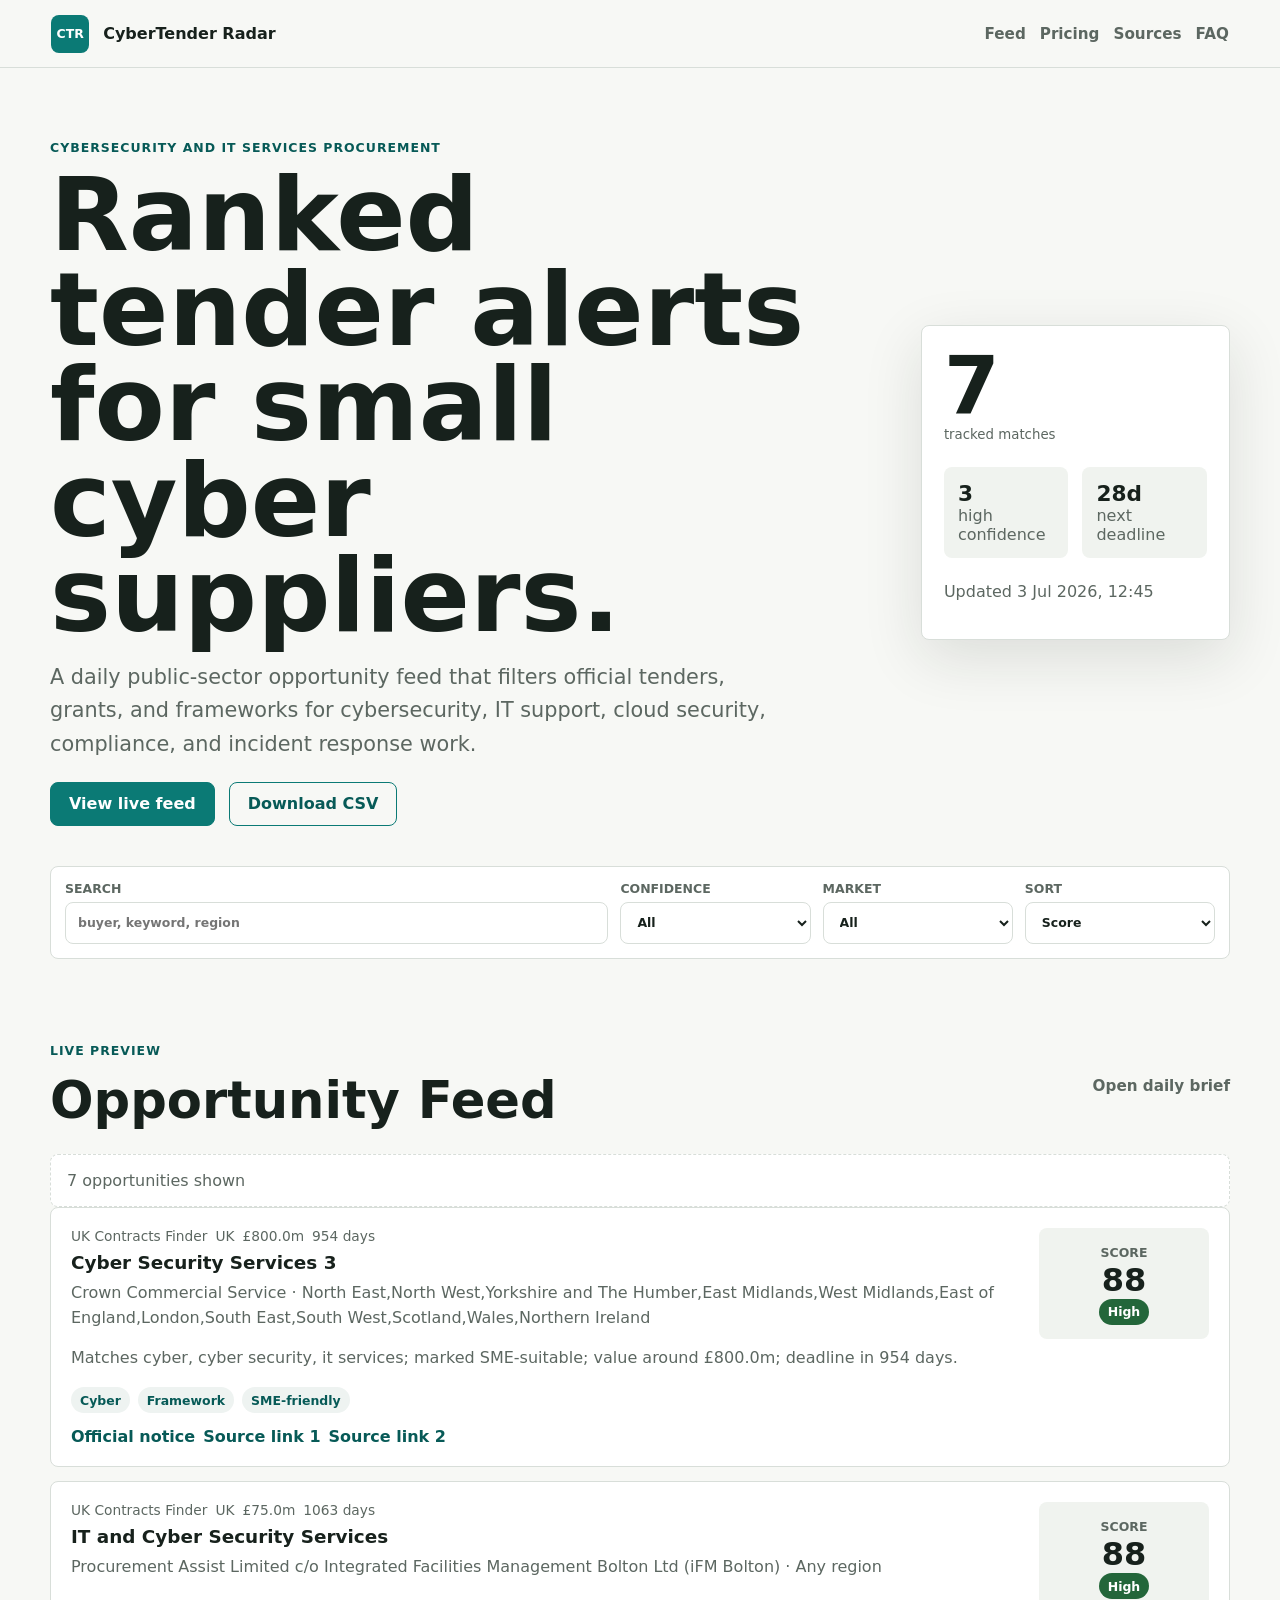
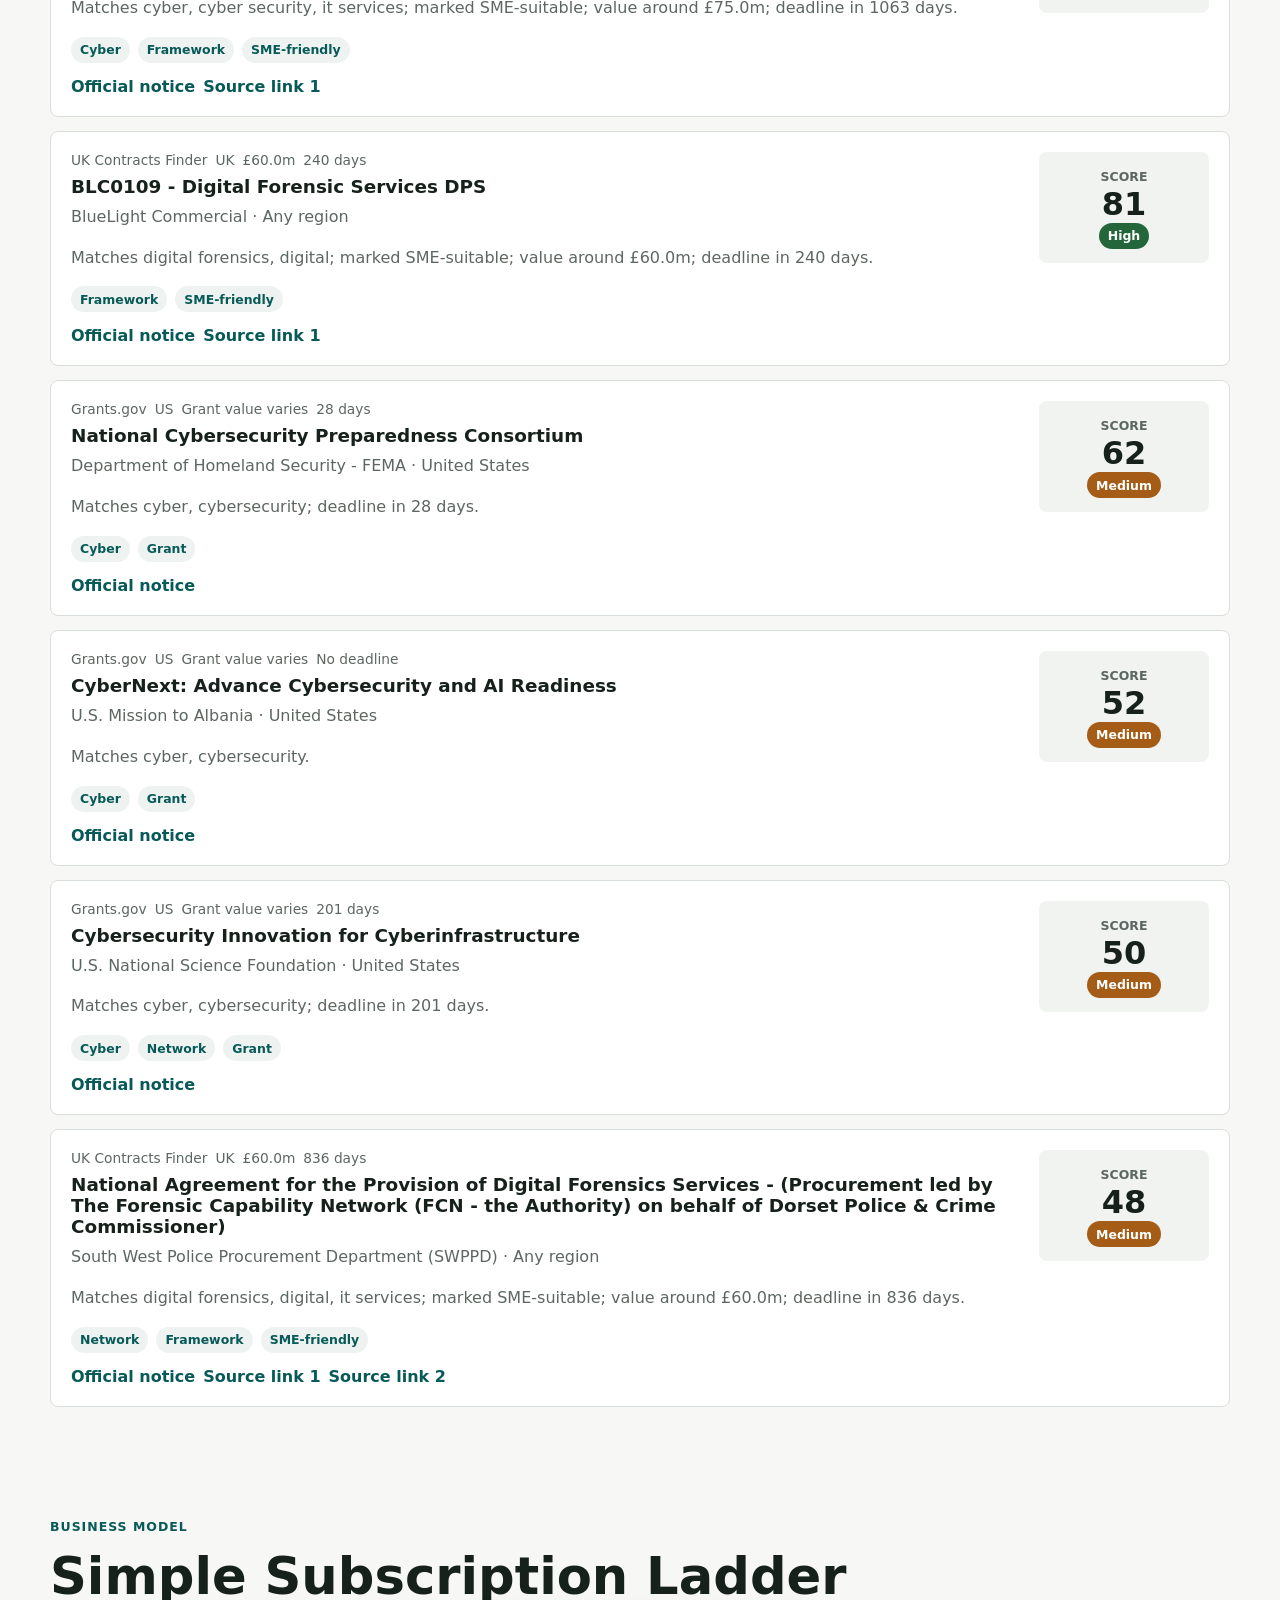
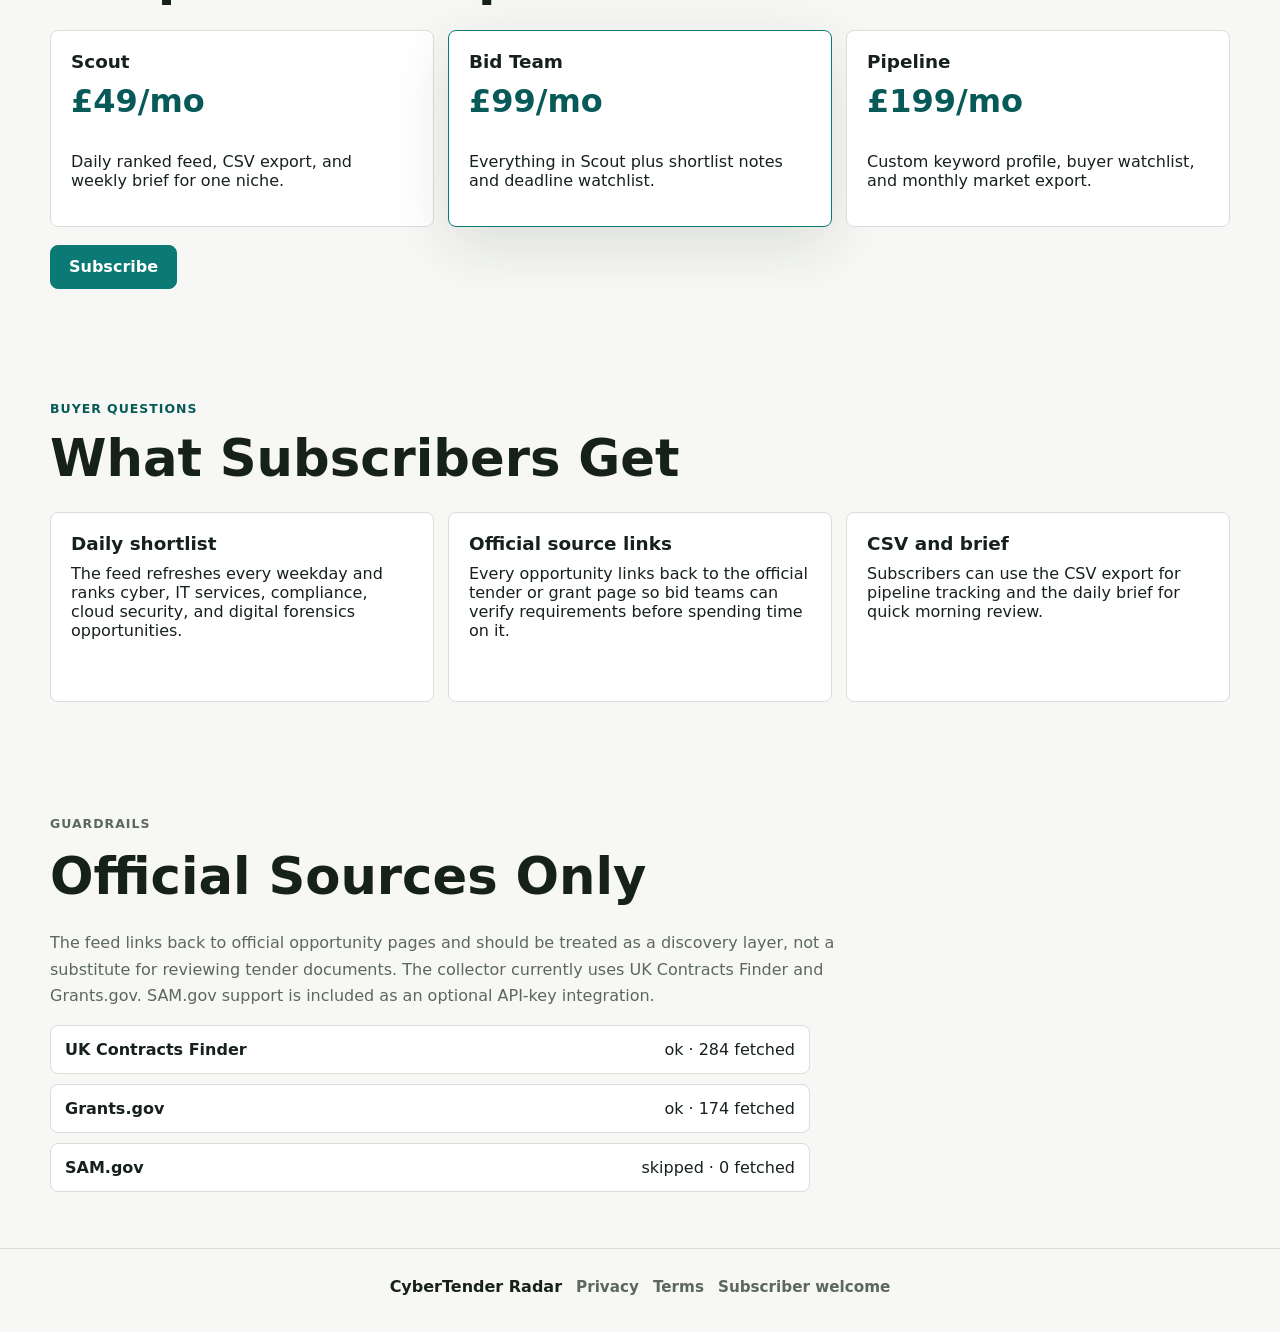
==== docs/index.html @ 5be20659 "Launch CyberTender Radar" ====
<!doctype html>
<html lang="en">
  <head>
    <meta charset="utf-8">
    <meta name="viewport" content="width=device-width, initial-scale=1">
    <title>CyberTender Radar</title>
    <meta
      name="description"
      content="Daily ranked cybersecurity and IT services tenders for small suppliers."
    >
    <link rel="stylesheet" href="styles.css">
  </head>
  <body>
    <header class="topbar">
      <a class="brand" href="#top" aria-label="CyberTender Radar home">
        <span class="brand-mark">CTR</span>
        <span>CyberTender Radar</span>
      </a>
      <nav aria-label="Primary navigation">
        <a href="#feed">Feed</a>
        <a href="#pricing">Pricing</a>
        <a href="#source">Sources</a>
        <a href="#faq">FAQ</a>
      </nav>
    </header>

    <main id="top">
      <section class="hero">
        <div class="hero-copy">
          <p class="eyebrow">Cybersecurity and IT services procurement</p>
          <h1>Ranked tender alerts for small cyber suppliers.</h1>
          <p class="lede">
            A daily public-sector opportunity feed that filters official tenders,
            grants, and frameworks for cybersecurity, IT support, cloud security,
            compliance, and incident response work.
          </p>
          <div class="hero-actions">
            <a class="button primary" href="#feed">View live feed</a>
            <a class="button secondary" href="data/opportunities.csv">Download CSV</a>
          </div>
        </div>
        <aside class="hero-panel" aria-label="Current feed summary">
          <div class="metric">
            <span id="totalCount">--</span>
            <small>tracked matches</small>
          </div>
          <div class="metric-row">
            <div>
              <strong id="highCount">--</strong>
              <span>high confidence</span>
            </div>
            <div>
              <strong id="nextDeadline">--</strong>
              <span>next deadline</span>
            </div>
          </div>
          <p id="generatedAt">Loading latest feed...</p>
        </aside>
      </section>

      <section class="toolbar" aria-label="Opportunity controls">
        <label class="search-field">
          <span>Search</span>
          <input id="searchInput" type="search" placeholder="buyer, keyword, region">
        </label>
        <label>
          <span>Confidence</span>
          <select id="confidenceFilter">
            <option value="all">All</option>
            <option value="High">High</option>
            <option value="Medium">Medium</option>
          </select>
        </label>
        <label>
          <span>Market</span>
          <select id="marketFilter">
            <option value="all">All</option>
          </select>
        </label>
        <label>
          <span>Sort</span>
          <select id="sortSelect">
            <option value="score">Score</option>
            <option value="deadline">Deadline</option>
            <option value="value">Value</option>
          </select>
        </label>
      </section>

      <section id="feed" class="feed-section">
        <div class="section-heading">
          <div>
            <p class="eyebrow">Live preview</p>
            <h2>Opportunity Feed</h2>
          </div>
          <a class="text-link" href="data/latest_brief.md">Open daily brief</a>
        </div>
        <div id="feedStatus" class="status">Loading opportunities...</div>
        <div id="opportunityList" class="opportunity-list" aria-live="polite"></div>
      </section>

      <section id="pricing" class="pricing-section">
        <div class="section-heading">
          <div>
            <p class="eyebrow">Business model</p>
            <h2>Simple Subscription Ladder</h2>
          </div>
        </div>
        <div class="pricing-grid">
          <article class="price-card">
            <h3>Scout</h3>
            <p class="price">&pound;49/mo</p>
            <p>Daily ranked feed, CSV export, and weekly brief for one niche.</p>
          </article>
          <article class="price-card featured">
            <h3>Bid Team</h3>
            <p class="price">&pound;99/mo</p>
            <p>Everything in Scout plus shortlist notes and deadline watchlist.</p>
          </article>
          <article class="price-card">
            <h3>Pipeline</h3>
            <p class="price">&pound;199/mo</p>
            <p>Custom keyword profile, buyer watchlist, and monthly market export.</p>
          </article>
        </div>
        <a
          class="button primary"
          href="https://cybertender.gumroad.com/l/msidq"
          target="_blank"
          rel="noreferrer"
        >Subscribe</a>
      </section>

      <section id="faq" class="faq-section">
        <div class="section-heading">
          <div>
            <p class="eyebrow">Buyer questions</p>
            <h2>What Subscribers Get</h2>
          </div>
        </div>
        <div class="faq-grid">
          <article>
            <h3>Daily shortlist</h3>
            <p>
              The feed refreshes every weekday and ranks cyber, IT services,
              compliance, cloud security, and digital forensics opportunities.
            </p>
          </article>
          <article>
            <h3>Official source links</h3>
            <p>
              Every opportunity links back to the official tender or grant page
              so bid teams can verify requirements before spending time on it.
            </p>
          </article>
          <article>
            <h3>CSV and brief</h3>
            <p>
              Subscribers can use the CSV export for pipeline tracking and the
              daily brief for quick morning review.
            </p>
          </article>
        </div>
      </section>

      <section id="source" class="source-section">
        <div class="section-heading">
          <div>
            <p class="eyebrow">Guardrails</p>
            <h2>Official Sources Only</h2>
          </div>
        </div>
        <p>
          The feed links back to official opportunity pages and should be treated
          as a discovery layer, not a substitute for reviewing tender documents.
          The collector currently uses UK Contracts Finder and Grants.gov. SAM.gov
          support is included as an optional API-key integration.
        </p>
        <div id="sourceList" class="source-list"></div>
      </section>
    </main>

    <footer class="footer">
      <span>CyberTender Radar</span>
      <a href="privacy.html">Privacy</a>
      <a href="terms.html">Terms</a>
      <a href="thanks.html">Subscriber welcome</a>
    </footer>

    <script src="app.js" defer></script>
  </body>
</html>
---- docs/styles.css ----
:root {
  --ink: #17211c;
  --muted: #5c6761;
  --line: #d8ded9;
  --paper: #f7f8f5;
  --panel: #ffffff;
  --accent: #0b7a75;
  --accent-dark: #075a57;
  --warn: #a45c16;
  --good: #23663a;
  --shadow: 0 18px 60px rgba(23, 33, 28, 0.12);
  color-scheme: light;
  font-family:
    Inter, ui-sans-serif, system-ui, -apple-system, BlinkMacSystemFont, "Segoe UI",
    sans-serif;
}

* {
  box-sizing: border-box;
}

html {
  scroll-behavior: smooth;
}

body {
  margin: 0;
  background: var(--paper);
  color: var(--ink);
}

a {
  color: inherit;
}

.topbar {
  position: sticky;
  top: 0;
  z-index: 10;
  display: flex;
  align-items: center;
  justify-content: space-between;
  gap: 24px;
  min-height: 68px;
  padding: 14px clamp(18px, 4vw, 54px);
  background: rgba(247, 248, 245, 0.94);
  border-bottom: 1px solid var(--line);
  backdrop-filter: blur(14px);
}

.brand,
nav {
  display: flex;
  align-items: center;
  gap: 14px;
}

.brand {
  font-weight: 800;
  text-decoration: none;
}

.brand-mark {
  display: grid;
  width: 38px;
  height: 38px;
  place-items: center;
  color: #ffffff;
  background: var(--accent);
  border-radius: 8px;
  font-size: 0.78rem;
  letter-spacing: 0;
}

nav a,
.text-link,
.footer a {
  color: var(--muted);
  font-size: 0.95rem;
  font-weight: 650;
  text-decoration: none;
}

nav a:hover,
.text-link:hover,
.footer a:hover {
  color: var(--accent-dark);
}

main {
  width: min(1180px, calc(100% - 32px));
  margin: 0 auto;
}

.plain-page {
  max-width: 820px;
  padding: clamp(44px, 8vw, 86px) 0;
}

.plain-page h1 {
  margin-bottom: 20px;
  font-size: clamp(2.8rem, 7vw, 5rem);
  line-height: 0.98;
}

.plain-page p {
  color: var(--muted);
  font-size: 1.08rem;
  line-height: 1.7;
}

.hero {
  display: grid;
  grid-template-columns: minmax(0, 1.45fr) minmax(280px, 0.55fr);
  gap: clamp(24px, 5vw, 56px);
  align-items: center;
  min-height: auto;
  padding: clamp(34px, 6vw, 72px) 0 clamp(24px, 4vw, 40px);
}

.hero-copy {
  max-width: 780px;
}

.eyebrow {
  margin: 0 0 12px;
  color: var(--accent-dark);
  font-size: 0.78rem;
  font-weight: 800;
  letter-spacing: 0.08em;
  text-transform: uppercase;
}

h1,
h2,
h3,
p {
  margin-top: 0;
}

h1 {
  max-width: 760px;
  margin-bottom: 18px;
  font-size: clamp(3rem, 8vw, 6.9rem);
  line-height: 0.93;
  letter-spacing: 0;
}

h2 {
  margin-bottom: 0;
  font-size: clamp(2rem, 4vw, 3.35rem);
  letter-spacing: 0;
}

h3 {
  margin-bottom: 10px;
  font-size: 1.15rem;
}

.lede {
  max-width: 720px;
  color: var(--muted);
  font-size: clamp(1.05rem, 2vw, 1.3rem);
  line-height: 1.6;
}

.hero-actions,
.metric-row,
.section-heading {
  display: flex;
  gap: 14px;
  align-items: center;
  flex-wrap: wrap;
}

.button {
  display: inline-flex;
  align-items: center;
  justify-content: center;
  min-height: 44px;
  padding: 0 18px;
  border: 1px solid var(--accent);
  border-radius: 8px;
  font-weight: 780;
  text-decoration: none;
}

.button.primary {
  color: #ffffff;
  background: var(--accent);
}

.button.secondary {
  color: var(--accent-dark);
  background: transparent;
}

.button:hover {
  transform: translateY(-1px);
}

.hero-panel {
  padding: 22px;
  background: var(--panel);
  border: 1px solid var(--line);
  border-radius: 8px;
  box-shadow: var(--shadow);
}

.metric span {
  display: block;
  font-size: clamp(3rem, 9vw, 5rem);
  font-weight: 850;
  line-height: 0.95;
}

.metric small,
.metric-row span,
.hero-panel p {
  color: var(--muted);
}

.metric-row {
  margin: 24px 0;
}

.metric-row > div {
  flex: 1;
  min-width: 120px;
  padding: 14px;
  background: #f0f3ef;
  border-radius: 8px;
}

.metric-row strong {
  display: block;
  font-size: 1.35rem;
}

.toolbar {
  display: grid;
  grid-template-columns: minmax(220px, 1fr) repeat(3, minmax(145px, 0.35fr));
  gap: 12px;
  margin: 0 0 28px;
  padding: 14px;
  background: var(--panel);
  border: 1px solid var(--line);
  border-radius: 8px;
}

label {
  display: grid;
  gap: 6px;
  color: var(--muted);
  font-size: 0.78rem;
  font-weight: 800;
  text-transform: uppercase;
}

input,
select {
  width: 100%;
  min-height: 42px;
  padding: 0 12px;
  color: var(--ink);
  background: #ffffff;
  border: 1px solid var(--line);
  border-radius: 8px;
  font: inherit;
}

.feed-section,
.pricing-section,
.source-section,
.faq-section {
  padding: 56px 0;
}

.section-heading {
  justify-content: space-between;
  margin-bottom: 24px;
}

.status {
  padding: 16px;
  color: var(--muted);
  background: var(--panel);
  border: 1px dashed var(--line);
  border-radius: 8px;
}

.opportunity-list {
  display: grid;
  gap: 14px;
}

.opportunity-card {
  display: grid;
  grid-template-columns: minmax(0, 1fr) 170px;
  gap: 18px;
  padding: 20px;
  background: var(--panel);
  border: 1px solid var(--line);
  border-radius: 8px;
}

.card-meta,
.tags,
.card-actions {
  display: flex;
  flex-wrap: wrap;
  gap: 8px;
  align-items: center;
}

.card-meta {
  margin-bottom: 8px;
  color: var(--muted);
  font-size: 0.86rem;
}

.opportunity-card h3 {
  margin-bottom: 8px;
}

.opportunity-card p {
  color: var(--muted);
  line-height: 1.55;
}

.tag,
.confidence {
  display: inline-flex;
  align-items: center;
  min-height: 26px;
  padding: 0 9px;
  background: #eef3f1;
  border-radius: 999px;
  color: var(--accent-dark);
  font-size: 0.78rem;
  font-weight: 780;
}

.confidence.high {
  color: #ffffff;
  background: var(--good);
}

.confidence.medium {
  color: #ffffff;
  background: var(--warn);
}

.score-box {
  align-self: start;
  padding: 14px;
  text-align: center;
  background: #f0f3ef;
  border-radius: 8px;
}

.score-box strong {
  display: block;
  font-size: 2rem;
}

.score-box span {
  color: var(--muted);
  font-size: 0.78rem;
  font-weight: 800;
  text-transform: uppercase;
}

.card-actions {
  margin-top: 14px;
}

.card-actions a {
  color: var(--accent-dark);
  font-weight: 800;
  text-decoration: none;
}

.pricing-grid {
  display: grid;
  grid-template-columns: repeat(3, minmax(0, 1fr));
  gap: 14px;
  margin-bottom: 18px;
}

.price-card,
.faq-grid article {
  min-height: 190px;
  padding: 20px;
  background: var(--panel);
  border: 1px solid var(--line);
  border-radius: 8px;
}

.price-card.featured {
  border-color: var(--accent);
  box-shadow: var(--shadow);
}

.price {
  color: var(--accent-dark);
  font-size: 2rem;
  font-weight: 850;
}

.faq-grid {
  display: grid;
  grid-template-columns: repeat(3, minmax(0, 1fr));
  gap: 14px;
}

.source-section p {
  max-width: 820px;
  color: var(--muted);
  line-height: 1.65;
}

.source-list {
  display: grid;
  gap: 10px;
  max-width: 760px;
}

.source-item {
  display: flex;
  justify-content: space-between;
  gap: 14px;
  padding: 14px;
  background: var(--panel);
  border: 1px solid var(--line);
  border-radius: 8px;
}

.footer {
  display: flex;
  flex-wrap: wrap;
  gap: 14px;
  align-items: center;
  justify-content: center;
  padding: 28px 18px 36px;
  color: var(--muted);
  border-top: 1px solid var(--line);
}

.footer span {
  color: var(--ink);
  font-weight: 850;
}

@media (max-width: 820px) {
  .topbar {
    align-items: flex-start;
    flex-direction: column;
  }

  nav {
    width: 100%;
    justify-content: space-between;
  }

  .hero,
  .toolbar,
  .opportunity-card,
  .pricing-grid,
  .faq-grid {
    grid-template-columns: 1fr;
  }

  .hero {
    min-height: auto;
  }

  .score-box {
    text-align: left;
  }
}

@media (max-width: 520px) {
  main {
    width: min(100% - 22px, 1180px);
  }

  .hero-actions .button {
    width: 100%;
  }

  h1 {
    font-size: clamp(2.65rem, 16vw, 4.5rem);
  }
}
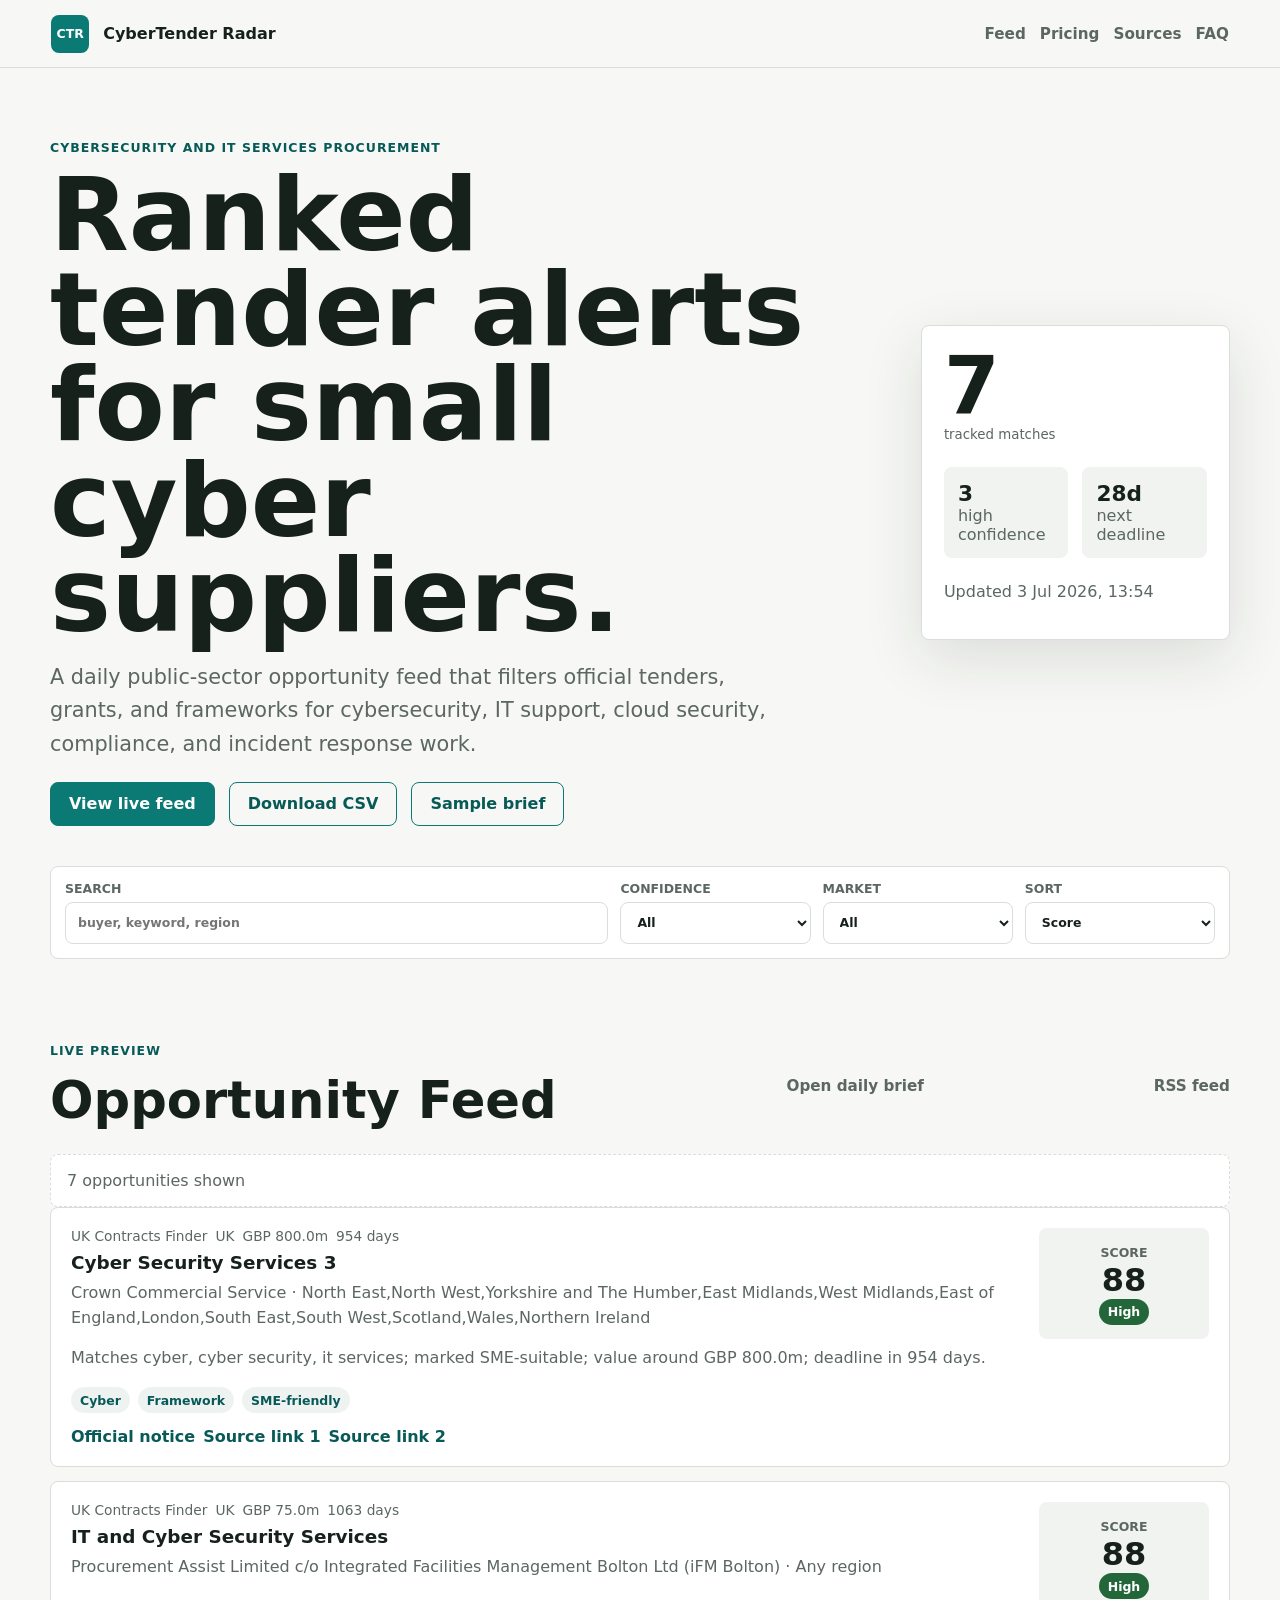
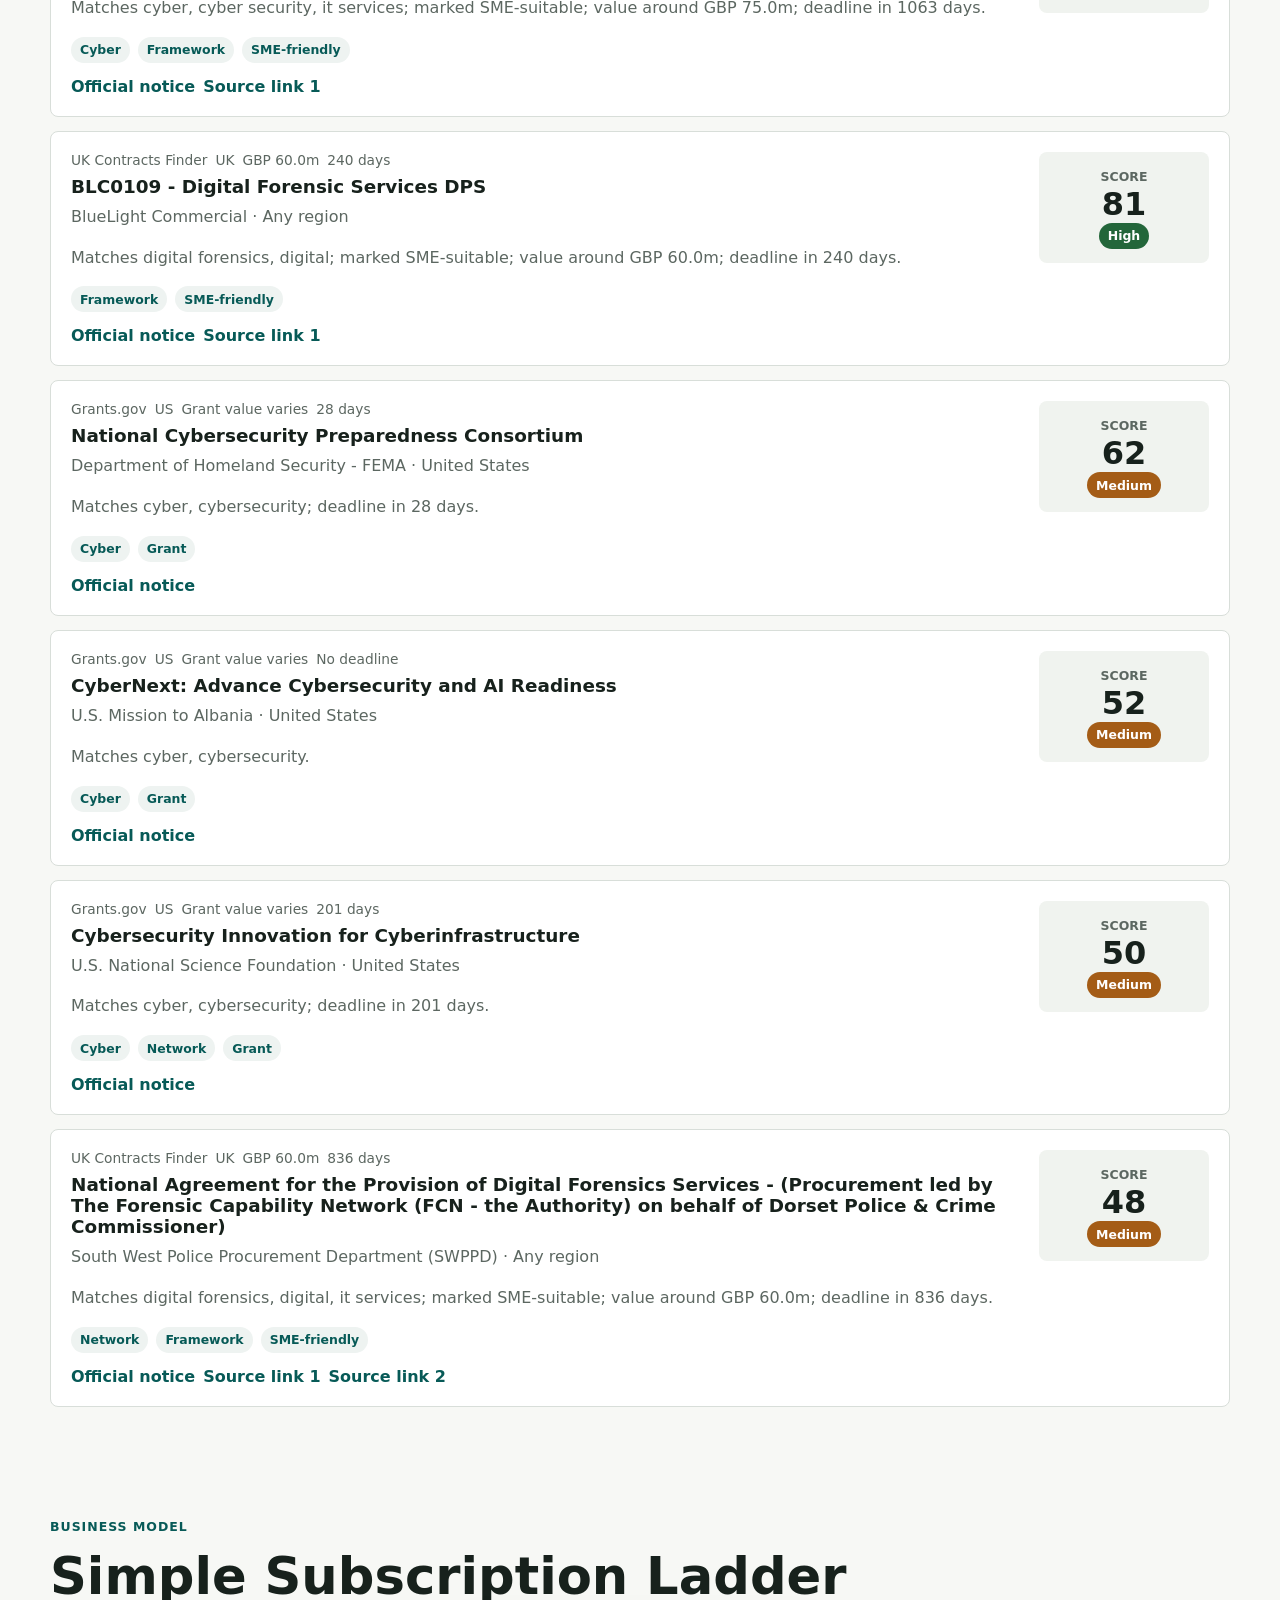
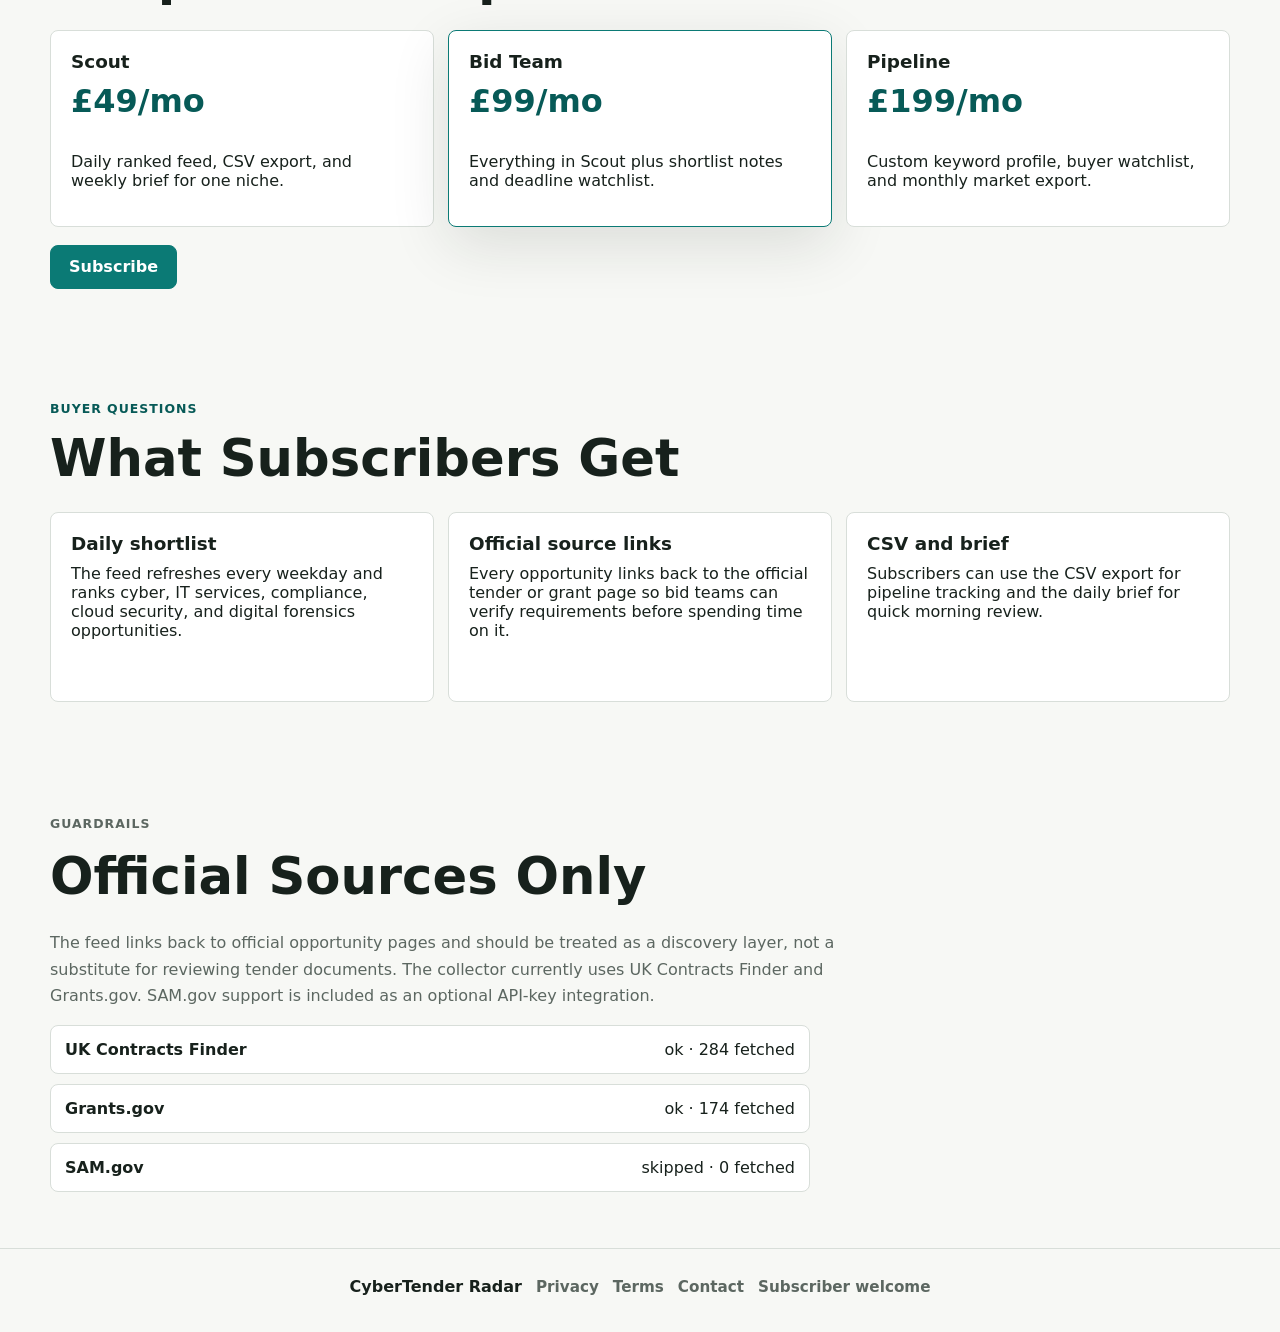
==== commit 94218c6a: "Advance CyberTender sales operations" ====
--- a/docs/index.html
+++ b/docs/index.html
@@ -9,6 +9,7 @@
       content="Daily ranked cybersecurity and IT services tenders for small suppliers."
     >
     <link rel="stylesheet" href="styles.css">
+    <link rel="alternate" type="application/rss+xml" title="CyberTender Radar RSS" href="feed.xml">
   </head>
   <body>
     <header class="topbar">
@@ -37,6 +38,7 @@
           <div class="hero-actions">
             <a class="button primary" href="#feed">View live feed</a>
             <a class="button secondary" href="data/opportunities.csv">Download CSV</a>
+            <a class="button secondary" href="sample-brief.html">Sample brief</a>
           </div>
         </div>
         <aside class="hero-panel" aria-label="Current feed summary">
@@ -94,6 +96,7 @@
             <h2>Opportunity Feed</h2>
           </div>
           <a class="text-link" href="data/latest_brief.md">Open daily brief</a>
+          <a class="text-link" href="feed.xml">RSS feed</a>
         </div>
         <div id="feedStatus" class="status">Loading opportunities...</div>
         <div id="opportunityList" class="opportunity-list" aria-live="polite"></div>
@@ -184,6 +187,7 @@
       <span>CyberTender Radar</span>
       <a href="privacy.html">Privacy</a>
       <a href="terms.html">Terms</a>
+      <a href="mailto:cybertenderbusiness@gmail.com">Contact</a>
       <a href="thanks.html">Subscriber welcome</a>
     </footer>
 
--- a/docs/styles.css
+++ b/docs/styles.css
@@ -97,6 +97,10 @@
   padding: clamp(44px, 8vw, 86px) 0;
 }
 
+.sample-page {
+  max-width: 920px;
+}
+
 .plain-page h1 {
   margin-bottom: 20px;
   font-size: clamp(2.8rem, 7vw, 5rem);
@@ -272,7 +276,9 @@
 .feed-section,
 .pricing-section,
 .source-section,
-.faq-section {
+.faq-section,
+.sample-hero,
+.sample-list {
   padding: 56px 0;
 }
 
@@ -436,6 +442,28 @@
   border-radius: 8px;
 }
 
+.sample-list {
+  display: grid;
+  gap: 14px;
+}
+
+.sample-item {
+  padding: 20px;
+  background: var(--panel);
+  border: 1px solid var(--line);
+  border-radius: 8px;
+}
+
+.sample-item h2 {
+  margin-bottom: 10px;
+  font-size: clamp(1.5rem, 3vw, 2.25rem);
+}
+
+.sample-item p {
+  color: var(--muted);
+  line-height: 1.6;
+}
+
 .footer {
   display: flex;
   flex-wrap: wrap;
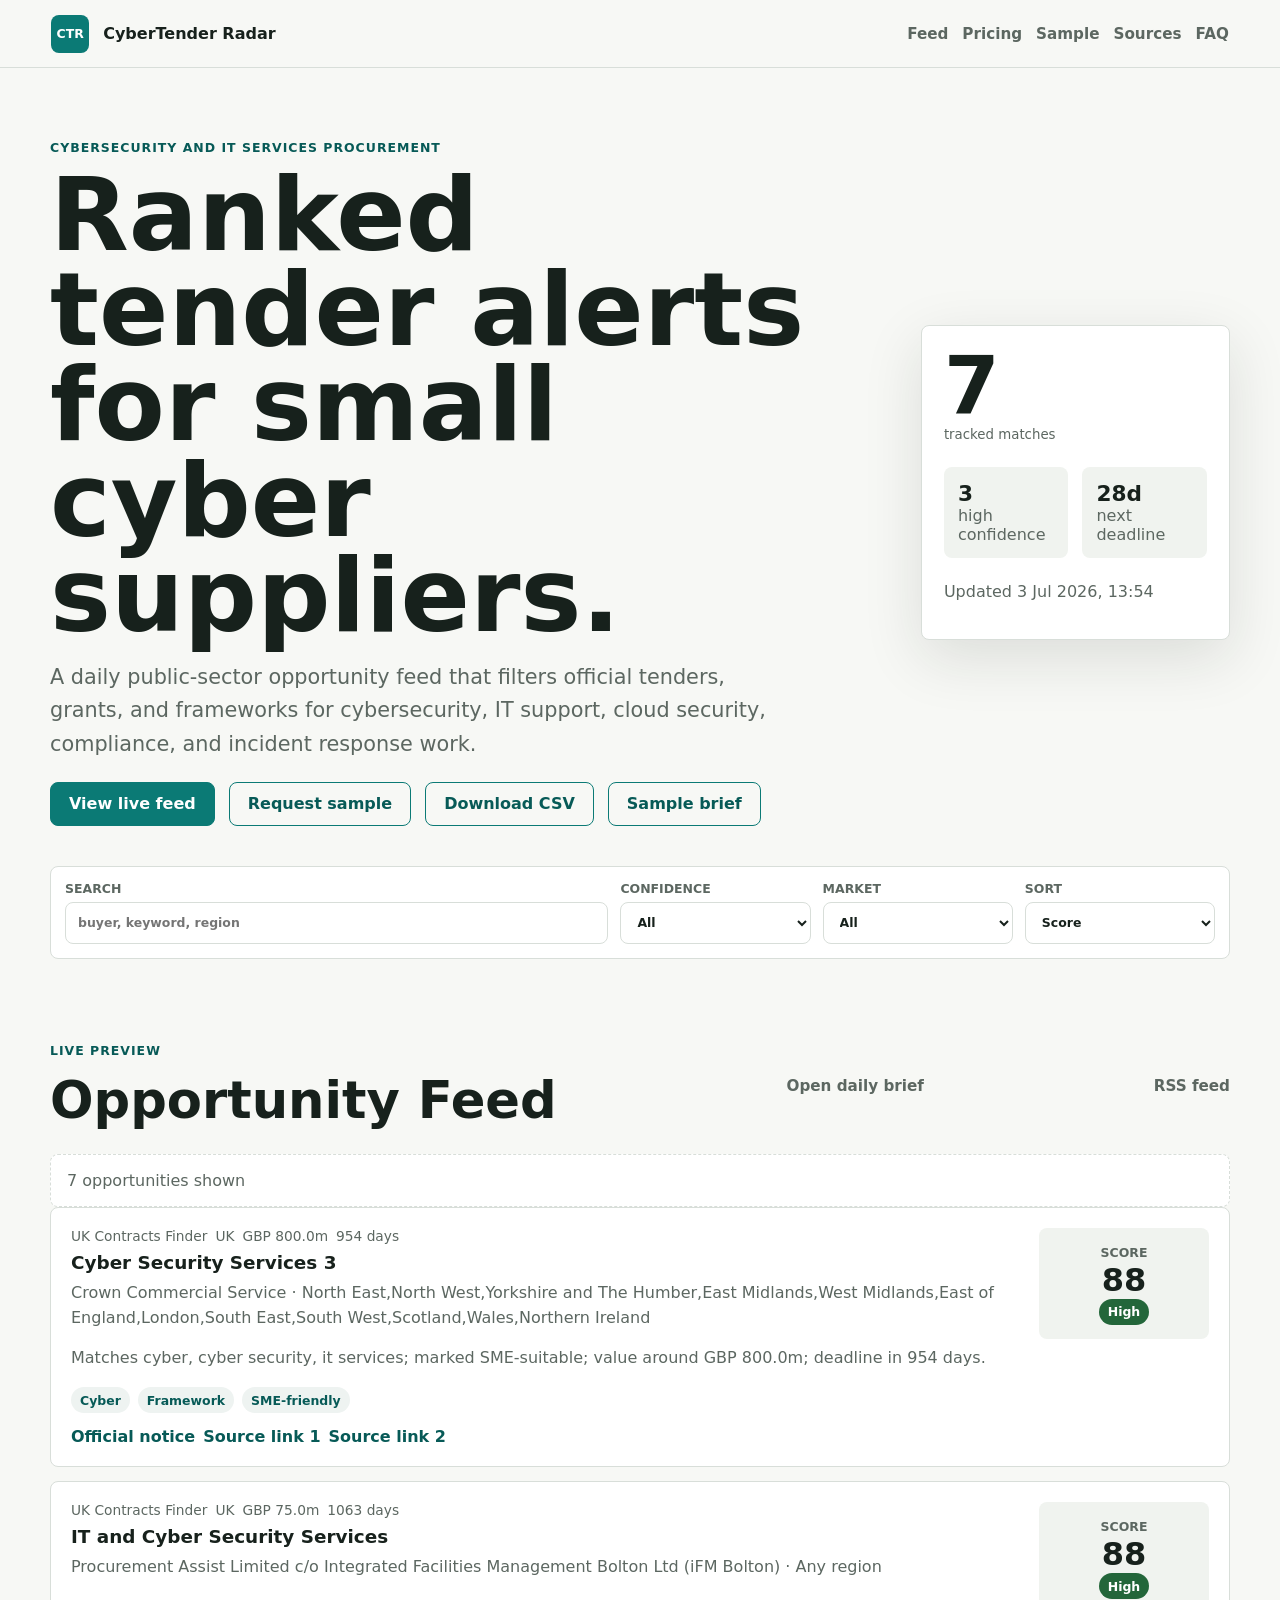
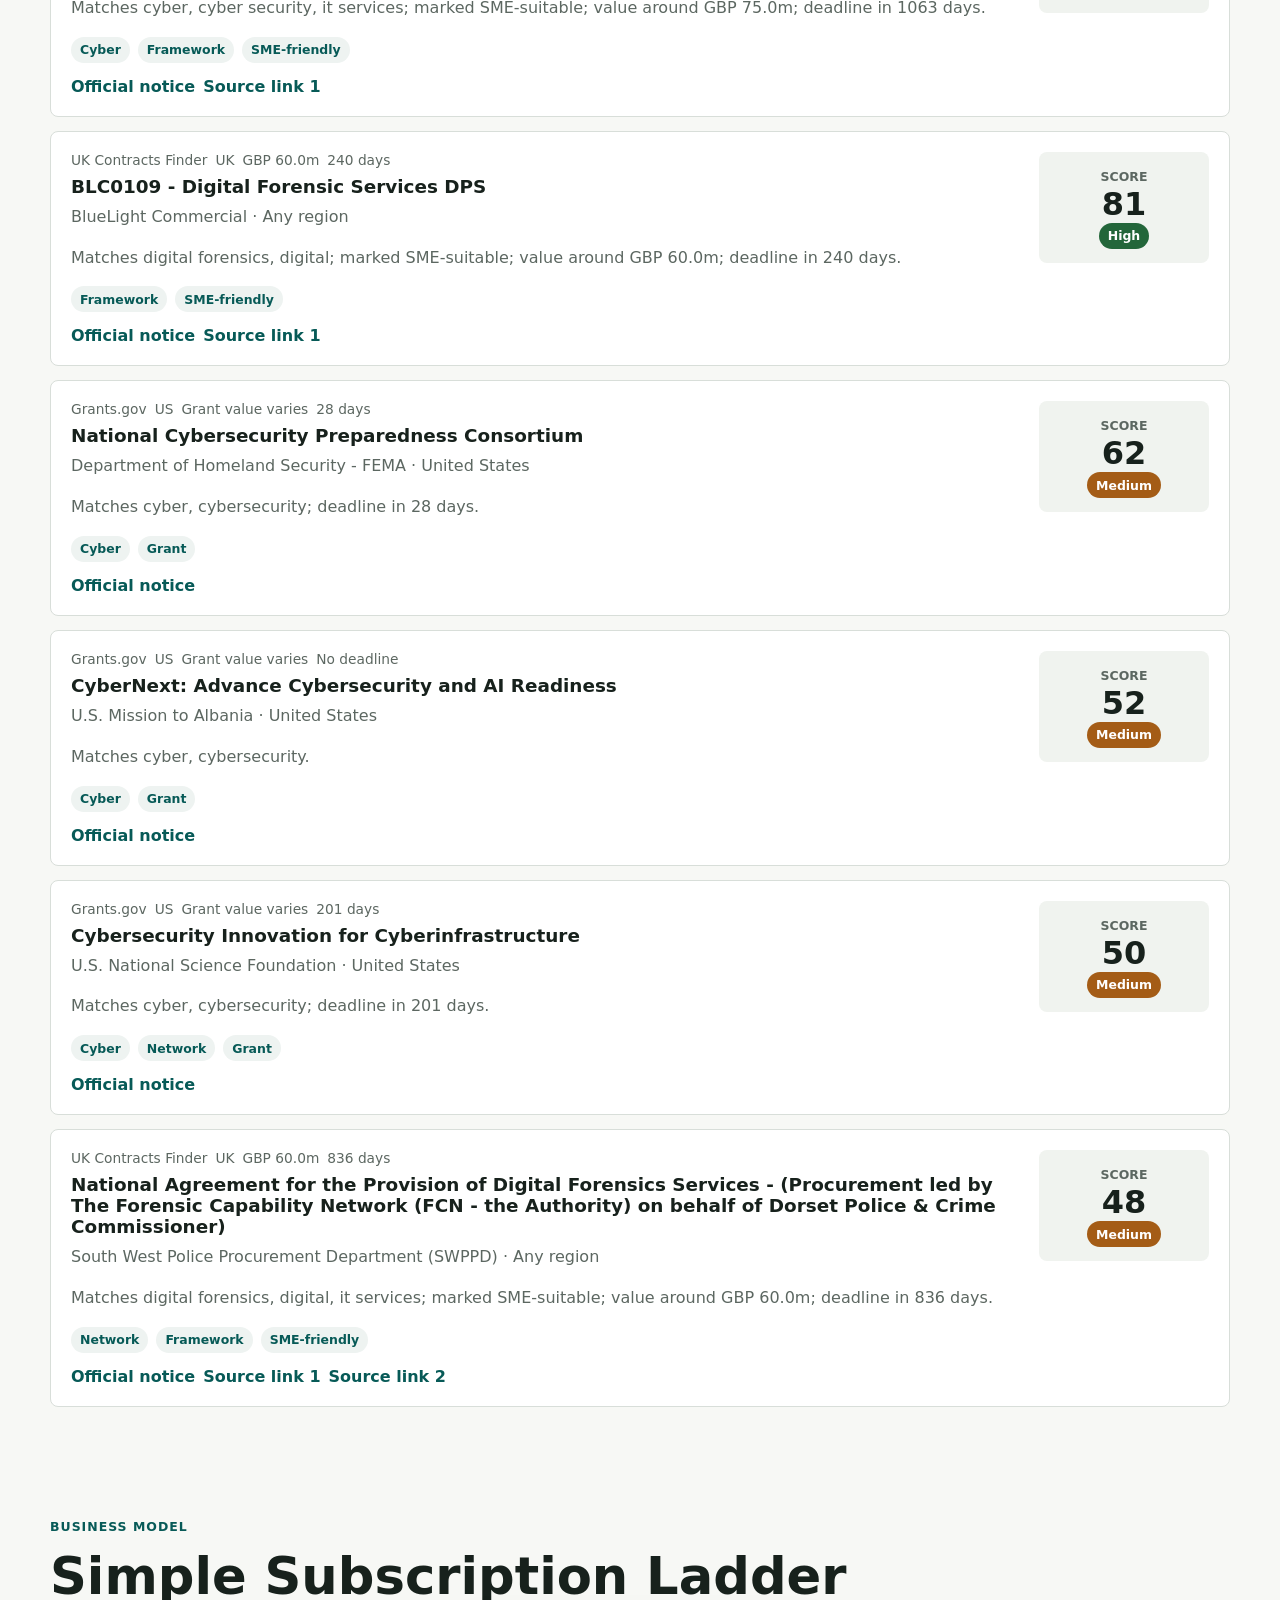
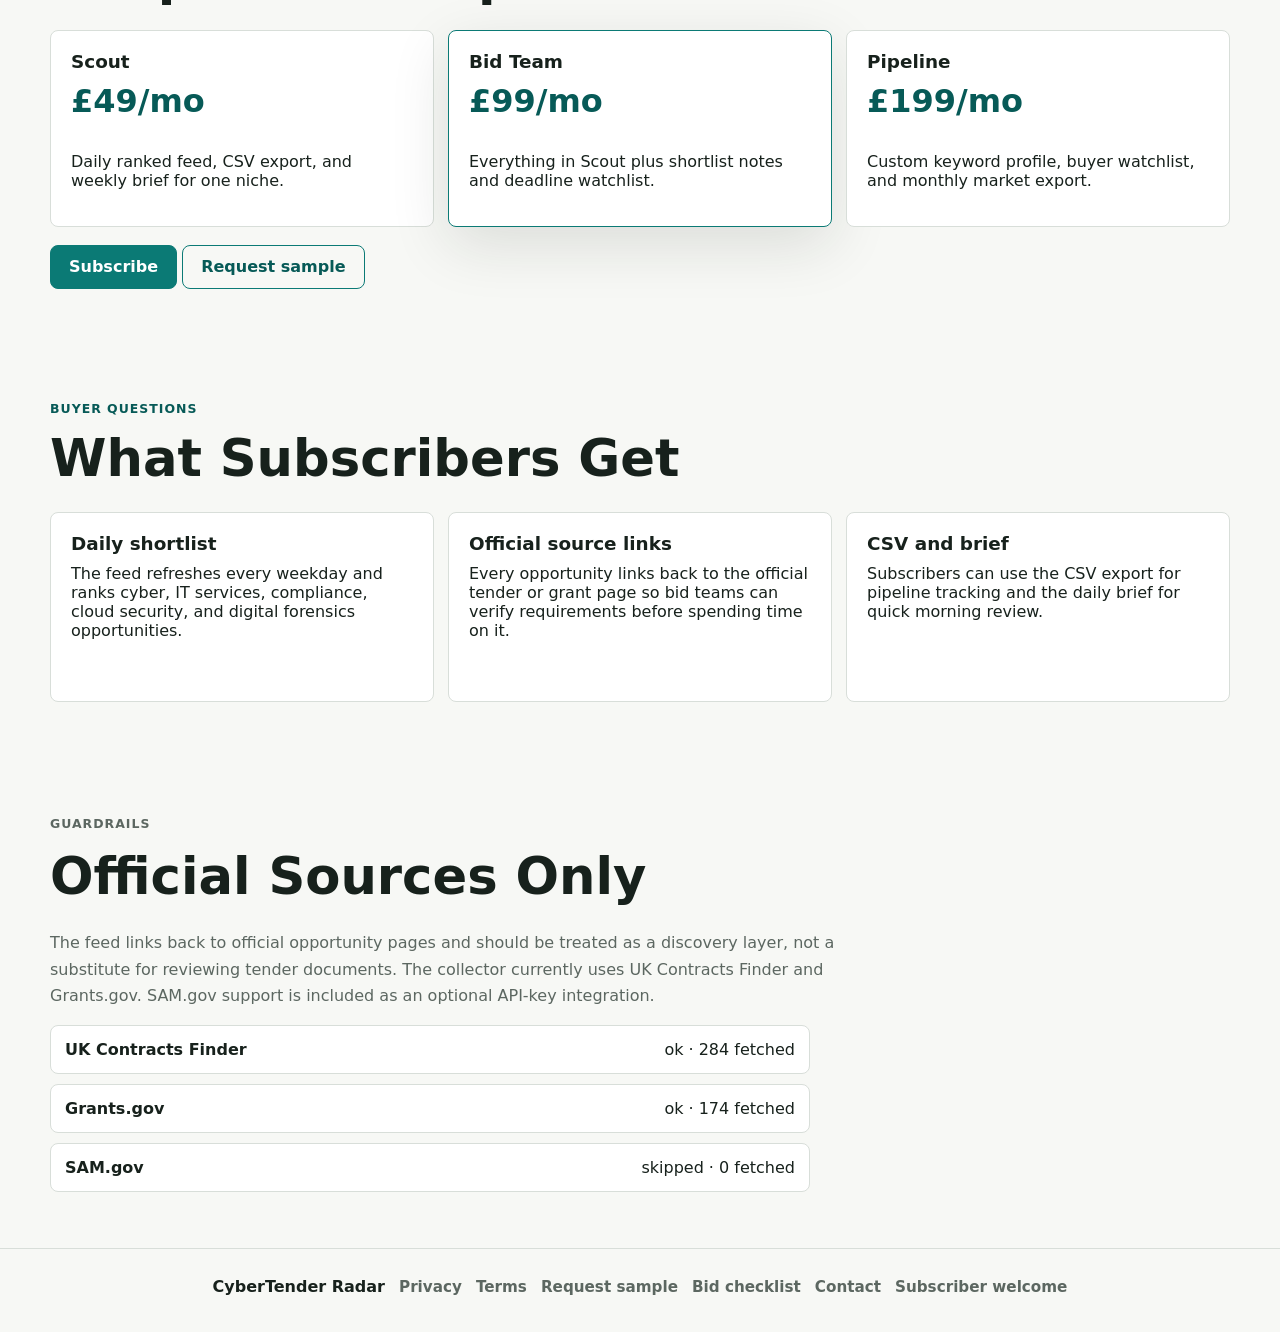
==== commit f9e33113: "Add conversion pages and KPI snapshot" ====
--- a/docs/index.html
+++ b/docs/index.html
@@ -20,6 +20,7 @@
       <nav aria-label="Primary navigation">
         <a href="#feed">Feed</a>
         <a href="#pricing">Pricing</a>
+        <a href="trial.html">Sample</a>
         <a href="#source">Sources</a>
         <a href="#faq">FAQ</a>
       </nav>
@@ -37,6 +38,7 @@
           </p>
           <div class="hero-actions">
             <a class="button primary" href="#feed">View live feed</a>
+            <a class="button secondary" href="trial.html">Request sample</a>
             <a class="button secondary" href="data/opportunities.csv">Download CSV</a>
             <a class="button secondary" href="sample-brief.html">Sample brief</a>
           </div>
@@ -132,6 +134,7 @@
           target="_blank"
           rel="noreferrer"
         >Subscribe</a>
+        <a class="button secondary" href="trial.html">Request sample</a>
       </section>
 
       <section id="faq" class="faq-section">
@@ -187,6 +190,8 @@
       <span>CyberTender Radar</span>
       <a href="privacy.html">Privacy</a>
       <a href="terms.html">Terms</a>
+      <a href="trial.html">Request sample</a>
+      <a href="bid-checklist.html">Bid checklist</a>
       <a href="mailto:cybertenderbusiness@gmail.com">Contact</a>
       <a href="thanks.html">Subscriber welcome</a>
     </footer>
--- a/docs/styles.css
+++ b/docs/styles.css
@@ -101,6 +101,13 @@
   max-width: 920px;
 }
 
+.checklist-panel {
+  display: grid;
+  grid-template-columns: repeat(2, minmax(0, 1fr));
+  gap: 14px;
+  margin-top: 34px;
+}
+
 .plain-page h1 {
   margin-bottom: 20px;
   font-size: clamp(2.8rem, 7vw, 5rem);
@@ -278,7 +285,8 @@
 .source-section,
 .faq-section,
 .sample-hero,
-.sample-list {
+.sample-list,
+.checklist-grid {
   padding: 56px 0;
 }
 
@@ -447,19 +455,31 @@
   gap: 14px;
 }
 
-.sample-item {
+.checklist-grid {
+  display: grid;
+  grid-template-columns: repeat(3, minmax(0, 1fr));
+  gap: 14px;
+}
+
+.sample-item,
+.checklist-grid article,
+.checklist-panel article {
   padding: 20px;
   background: var(--panel);
   border: 1px solid var(--line);
   border-radius: 8px;
 }
 
-.sample-item h2 {
+.sample-item h2,
+.checklist-grid h2,
+.checklist-panel h2 {
   margin-bottom: 10px;
   font-size: clamp(1.5rem, 3vw, 2.25rem);
 }
 
-.sample-item p {
+.sample-item p,
+.checklist-grid p,
+.checklist-panel p {
   color: var(--muted);
   line-height: 1.6;
 }
@@ -495,7 +515,9 @@
   .toolbar,
   .opportunity-card,
   .pricing-grid,
-  .faq-grid {
+  .faq-grid,
+  .checklist-grid,
+  .checklist-panel {
     grid-template-columns: 1fr;
   }
 
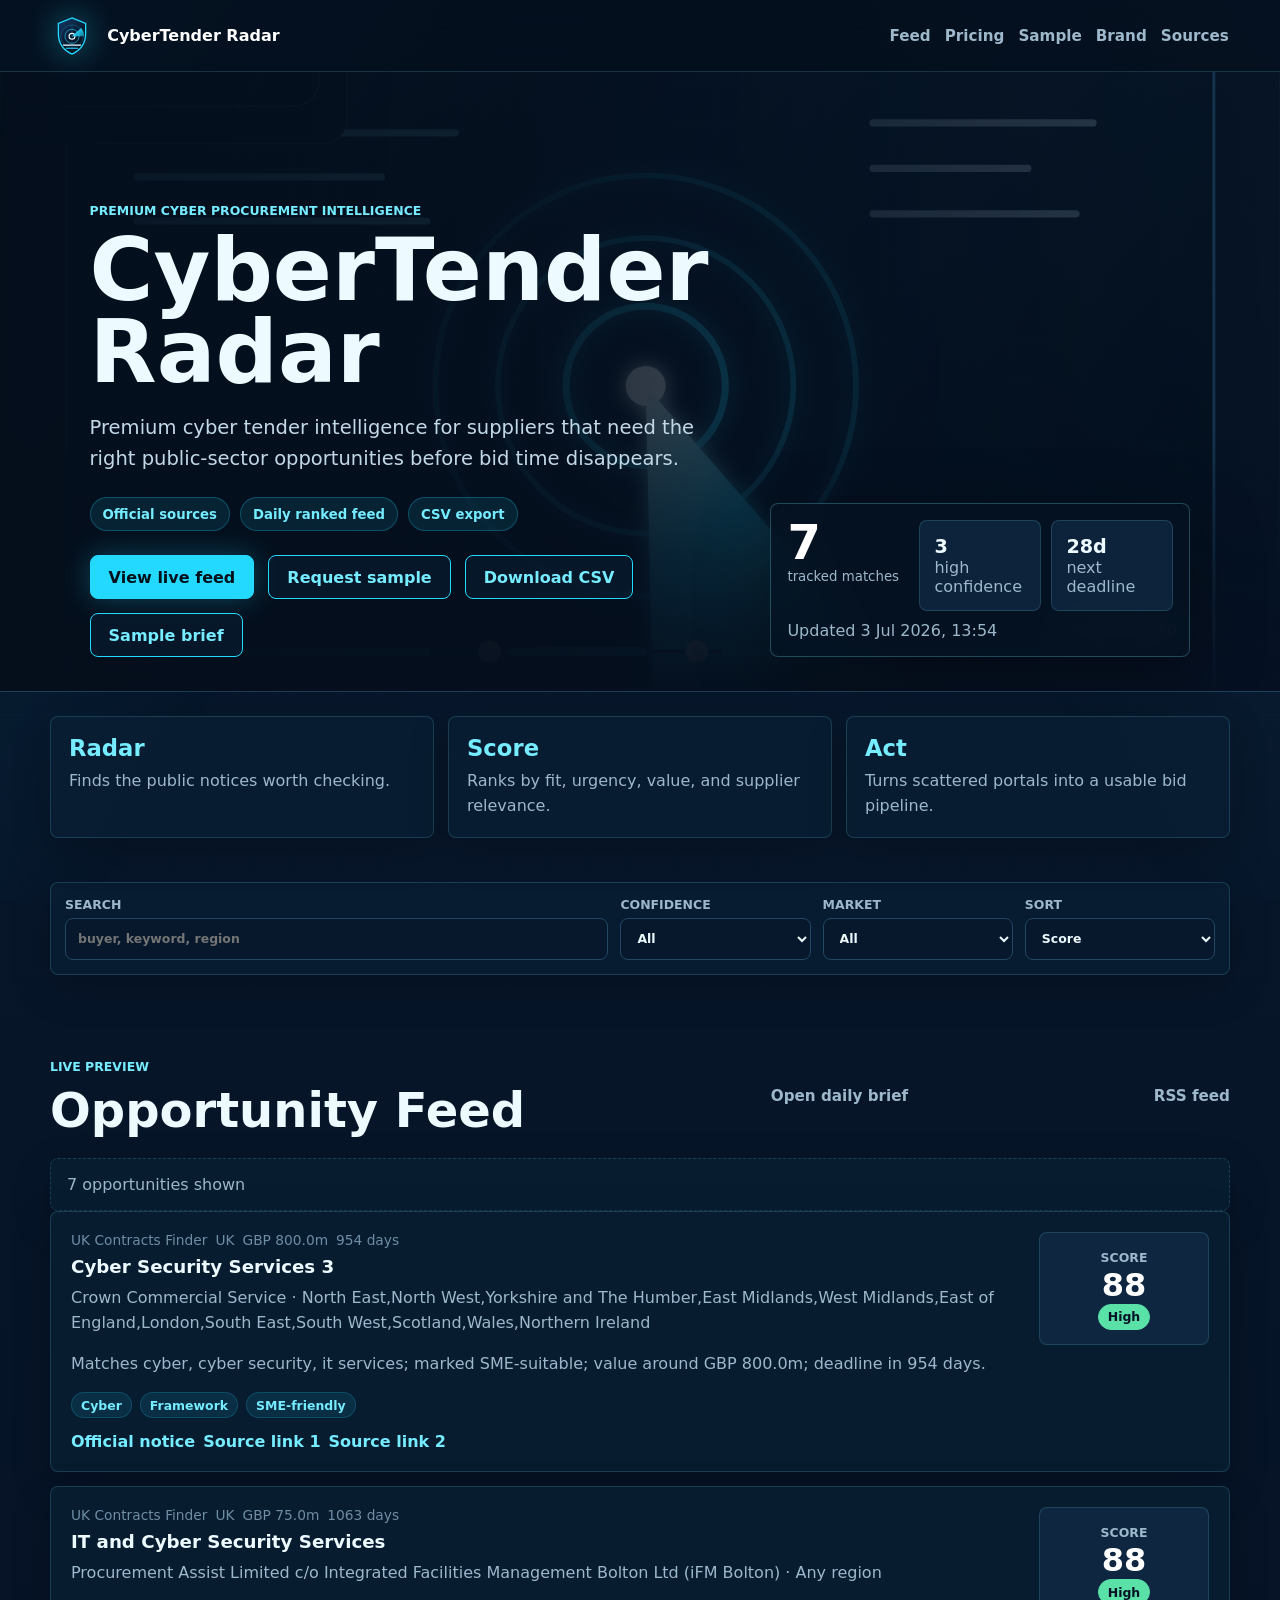
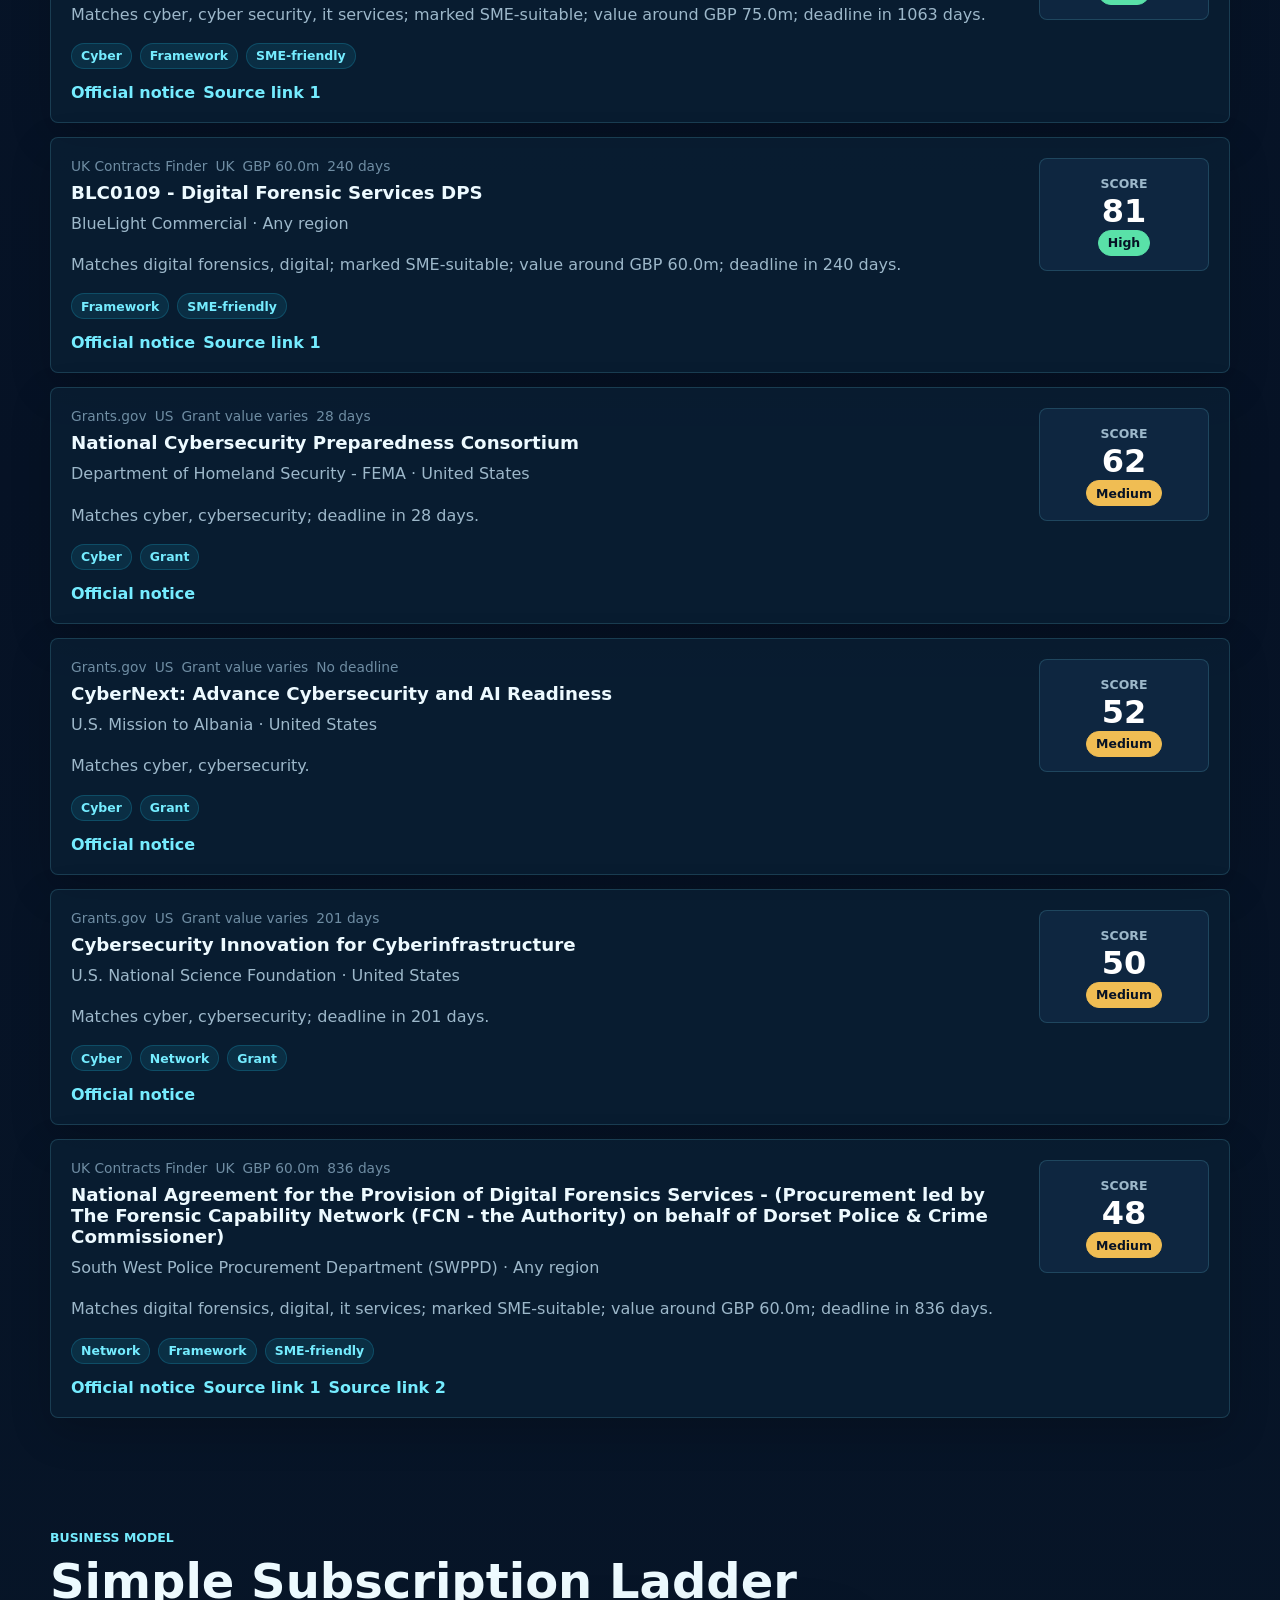
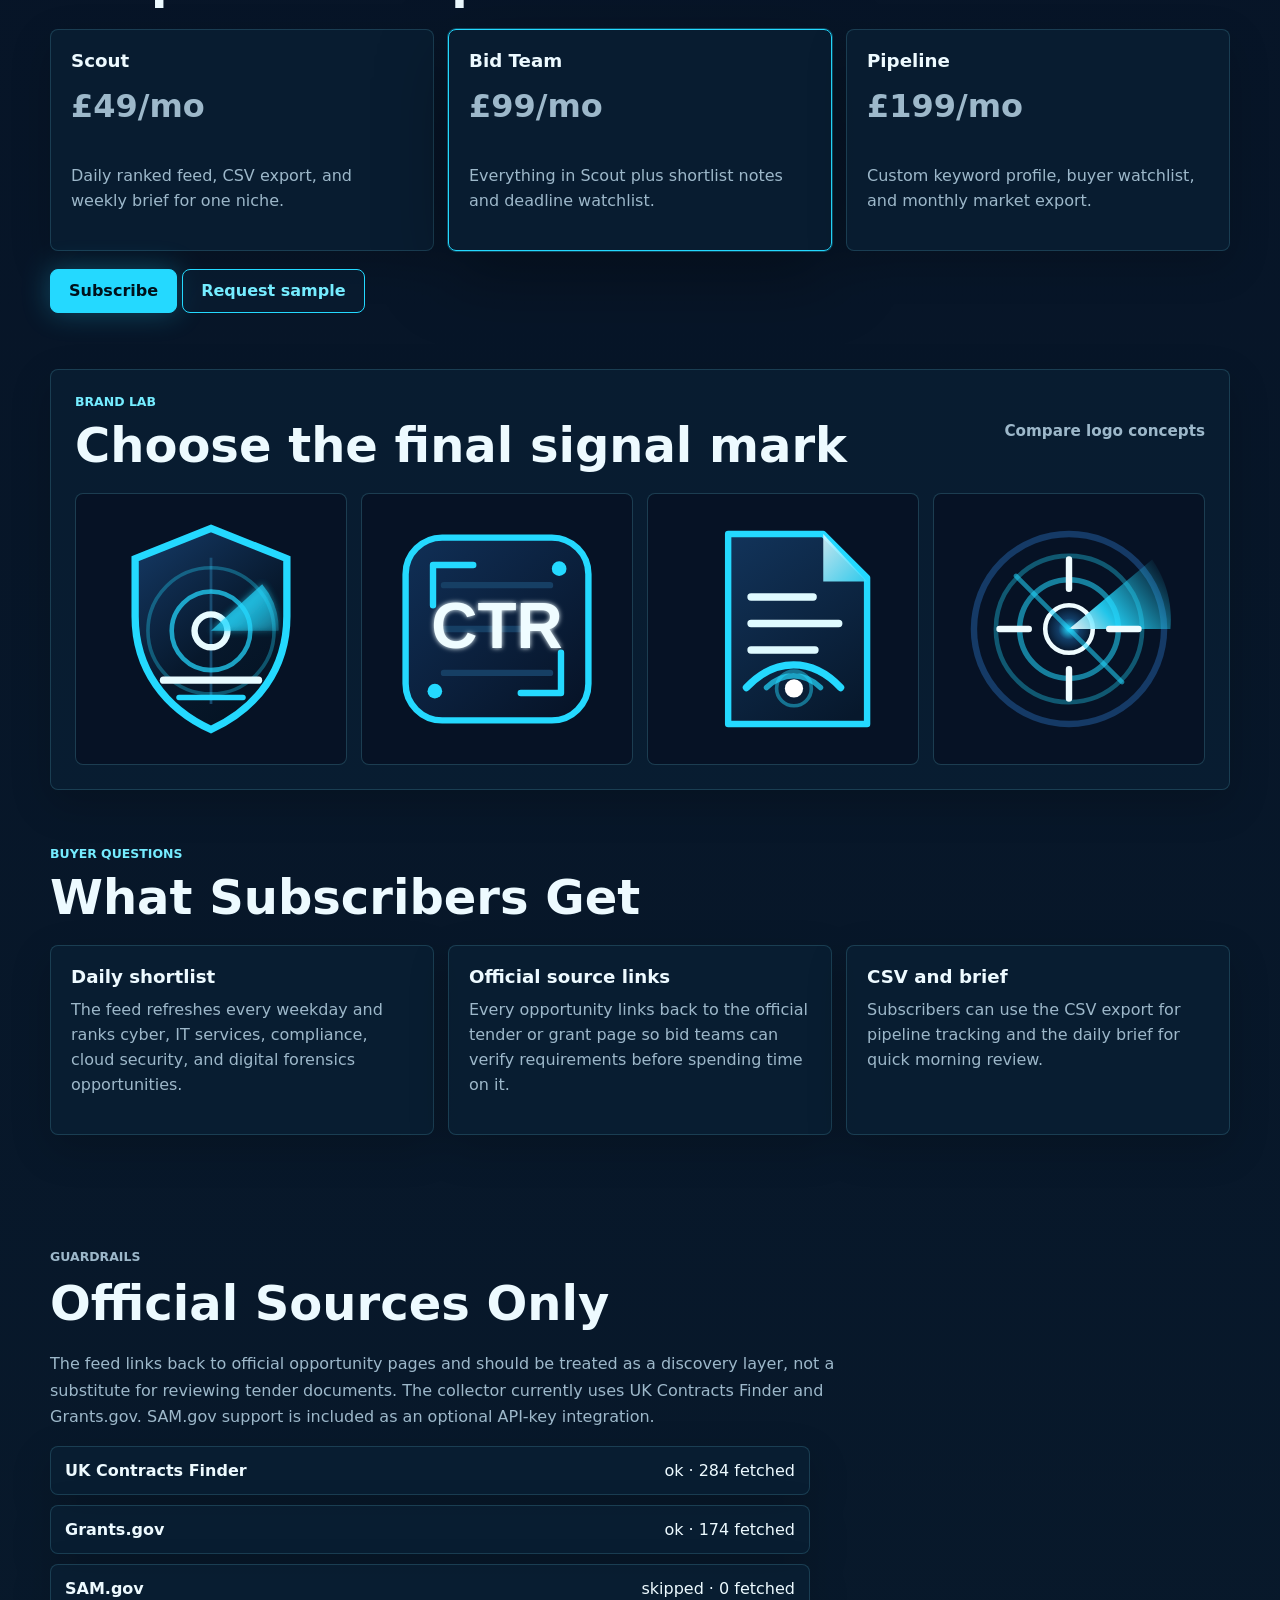
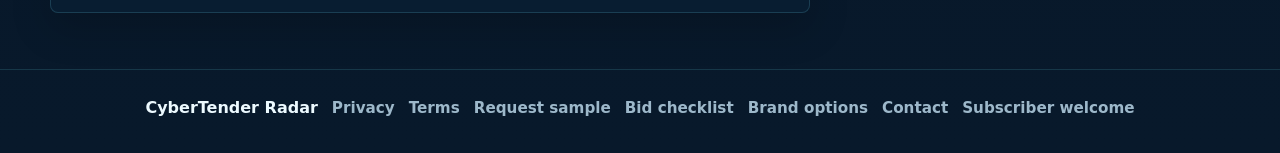
==== commit 06338f3b: "Redesign site with premium cyber brand" ====
--- a/docs/index.html
+++ b/docs/index.html
@@ -14,28 +14,32 @@
   <body>
     <header class="topbar">
       <a class="brand" href="#top" aria-label="CyberTender Radar home">
-        <span class="brand-mark">CTR</span>
+        <img class="brand-logo" src="assets/logo-radar-shield.svg" alt="" width="42" height="42">
         <span>CyberTender Radar</span>
       </a>
       <nav aria-label="Primary navigation">
         <a href="#feed">Feed</a>
         <a href="#pricing">Pricing</a>
         <a href="trial.html">Sample</a>
+        <a href="brand.html">Brand</a>
         <a href="#source">Sources</a>
-        <a href="#faq">FAQ</a>
       </nav>
     </header>
 
     <main id="top">
       <section class="hero">
         <div class="hero-copy">
-          <p class="eyebrow">Cybersecurity and IT services procurement</p>
-          <h1>Ranked tender alerts for small cyber suppliers.</h1>
+          <p class="eyebrow">Premium cyber procurement intelligence</p>
+          <h1>CyberTender Radar</h1>
           <p class="lede">
-            A daily public-sector opportunity feed that filters official tenders,
-            grants, and frameworks for cybersecurity, IT support, cloud security,
-            compliance, and incident response work.
+            Premium cyber tender intelligence for suppliers that need the right
+            public-sector opportunities before bid time disappears.
           </p>
+          <div class="signal-ribbon" aria-label="CyberTender Radar signal summary">
+            <span>Official sources</span>
+            <span>Daily ranked feed</span>
+            <span>CSV export</span>
+          </div>
           <div class="hero-actions">
             <a class="button primary" href="#feed">View live feed</a>
             <a class="button secondary" href="trial.html">Request sample</a>
@@ -43,23 +47,44 @@
             <a class="button secondary" href="sample-brief.html">Sample brief</a>
           </div>
         </div>
-        <aside class="hero-panel" aria-label="Current feed summary">
-          <div class="metric">
-            <span id="totalCount">--</span>
-            <small>tracked matches</small>
-          </div>
-          <div class="metric-row">
-            <div>
-              <strong id="highCount">--</strong>
-              <span>high confidence</span>
+        <div class="hero-stack">
+          <div class="hero-visual" aria-hidden="true">
+            <img src="assets/hero-radar-intelligence.svg" alt="">
+            <div class="scan-badge">Signal locked</div>
+          </div>
+          <aside class="hero-panel" aria-label="Current feed summary">
+            <div class="metric">
+              <span id="totalCount">--</span>
+              <small>tracked matches</small>
             </div>
-            <div>
-              <strong id="nextDeadline">--</strong>
-              <span>next deadline</span>
+            <div class="metric-row">
+              <div>
+                <strong id="highCount">--</strong>
+                <span>high confidence</span>
+              </div>
+              <div>
+                <strong id="nextDeadline">--</strong>
+                <span>next deadline</span>
+              </div>
             </div>
-          </div>
-          <p id="generatedAt">Loading latest feed...</p>
-        </aside>
+            <p id="generatedAt">Loading latest feed...</p>
+          </aside>
+        </div>
+      </section>
+
+      <section class="brand-strip" aria-label="CyberTender Radar brand promises">
+        <div>
+          <strong>Radar</strong>
+          <span>Finds the public notices worth checking.</span>
+        </div>
+        <div>
+          <strong>Score</strong>
+          <span>Ranks by fit, urgency, value, and supplier relevance.</span>
+        </div>
+        <div>
+          <strong>Act</strong>
+          <span>Turns scattered portals into a usable bid pipeline.</span>
+        </div>
       </section>
 
       <section class="toolbar" aria-label="Opportunity controls">
@@ -137,6 +162,22 @@
         <a class="button secondary" href="trial.html">Request sample</a>
       </section>
 
+      <section class="brand-section">
+        <div class="section-heading">
+          <div>
+            <p class="eyebrow">Brand lab</p>
+            <h2>Choose the final signal mark</h2>
+          </div>
+          <a class="text-link" href="brand.html">Compare logo concepts</a>
+        </div>
+        <div class="logo-preview-row" aria-label="Logo concept previews">
+          <img src="assets/logo-radar-shield.svg" alt="Radar shield logo concept">
+          <img src="assets/logo-ctr-monogram.svg" alt="CTR monogram logo concept">
+          <img src="assets/logo-document-signal.svg" alt="Tender document signal logo concept">
+          <img src="assets/logo-radar-rings.svg" alt="Radar rings logo concept">
+        </div>
+      </section>
+
       <section id="faq" class="faq-section">
         <div class="section-heading">
           <div>
@@ -192,6 +233,7 @@
       <a href="terms.html">Terms</a>
       <a href="trial.html">Request sample</a>
       <a href="bid-checklist.html">Bid checklist</a>
+      <a href="brand.html">Brand options</a>
       <a href="mailto:cybertenderbusiness@gmail.com">Contact</a>
       <a href="thanks.html">Subscriber welcome</a>
     </footer>
--- a/docs/styles.css
+++ b/docs/styles.css
@@ -1,15 +1,20 @@
 :root {
-  --ink: #17211c;
-  --muted: #5c6761;
-  --line: #d8ded9;
-  --paper: #f7f8f5;
-  --panel: #ffffff;
-  --accent: #0b7a75;
-  --accent-dark: #075a57;
-  --warn: #a45c16;
-  --good: #23663a;
-  --shadow: 0 18px 60px rgba(23, 33, 28, 0.12);
-  color-scheme: light;
+  --ink: #edfaff;
+  --muted: #9db8ca;
+  --dim: #6f8da3;
+  --line: #214765;
+  --paper: #061225;
+  --panel: #0b1d32;
+  --panel-strong: #102943;
+  --panel-soft: rgba(10, 31, 52, 0.78);
+  --accent: #24d9ff;
+  --accent-strong: #75ecff;
+  --accent-dark: #0a8fb0;
+  --good: #59e1a8;
+  --warn: #f0bd53;
+  --danger: #ff7d7d;
+  --shadow: 0 24px 70px rgba(0, 0, 0, 0.34);
+  color-scheme: dark;
   font-family:
     Inter, ui-sans-serif, system-ui, -apple-system, BlinkMacSystemFont, "Segoe UI",
     sans-serif;
@@ -24,9 +29,36 @@
 }
 
 body {
+  position: relative;
+  min-height: 100vh;
   margin: 0;
-  background: var(--paper);
+  overflow-x: hidden;
+  background:
+    linear-gradient(180deg, #07182c 0%, #061225 42%, #08192b 100%);
   color: var(--ink);
+}
+
+body::before {
+  position: fixed;
+  inset: 0;
+  z-index: -2;
+  content: "";
+  background-image:
+    linear-gradient(rgba(36, 217, 255, 0.06) 1px, transparent 1px),
+    linear-gradient(90deg, rgba(36, 217, 255, 0.05) 1px, transparent 1px);
+  background-size: 42px 42px;
+  mask-image: linear-gradient(180deg, rgba(0, 0, 0, 0.78), rgba(0, 0, 0, 0.12));
+}
+
+body::after {
+  position: fixed;
+  inset: 0;
+  z-index: -1;
+  content: "";
+  pointer-events: none;
+  background:
+    linear-gradient(120deg, rgba(36, 217, 255, 0.08), transparent 35%),
+    linear-gradient(240deg, rgba(117, 236, 255, 0.06), transparent 36%);
 }
 
 a {
@@ -36,16 +68,16 @@
 .topbar {
   position: sticky;
   top: 0;
-  z-index: 10;
+  z-index: 20;
   display: flex;
   align-items: center;
   justify-content: space-between;
   gap: 24px;
-  min-height: 68px;
-  padding: 14px clamp(18px, 4vw, 54px);
-  background: rgba(247, 248, 245, 0.94);
-  border-bottom: 1px solid var(--line);
-  backdrop-filter: blur(14px);
+  min-height: 72px;
+  padding: 12px clamp(18px, 4vw, 54px);
+  background: rgba(4, 14, 27, 0.82);
+  border-bottom: 1px solid rgba(117, 236, 255, 0.16);
+  backdrop-filter: blur(18px);
 }
 
 .brand,
@@ -56,20 +88,21 @@
 }
 
 .brand {
-  font-weight: 800;
+  color: #ffffff;
+  font-weight: 850;
   text-decoration: none;
 }
 
-.brand-mark {
-  display: grid;
-  width: 38px;
-  height: 38px;
-  place-items: center;
-  color: #ffffff;
-  background: var(--accent);
-  border-radius: 8px;
-  font-size: 0.78rem;
-  letter-spacing: 0;
+.brand-logo {
+  width: 42px;
+  height: 42px;
+  flex: 0 0 auto;
+  filter: drop-shadow(0 0 16px rgba(36, 217, 255, 0.42));
+}
+
+nav {
+  flex-wrap: wrap;
+  justify-content: flex-end;
 }
 
 nav a,
@@ -77,14 +110,16 @@
 .footer a {
   color: var(--muted);
   font-size: 0.95rem;
-  font-weight: 650;
+  font-weight: 700;
   text-decoration: none;
+  transition: color 180ms ease, text-shadow 180ms ease;
 }
 
 nav a:hover,
 .text-link:hover,
 .footer a:hover {
-  color: var(--accent-dark);
+  color: var(--accent-strong);
+  text-shadow: 0 0 18px rgba(36, 217, 255, 0.42);
 }
 
 main {
@@ -93,52 +128,100 @@
 }
 
 .plain-page {
-  max-width: 820px;
-  padding: clamp(44px, 8vw, 86px) 0;
+  max-width: 860px;
+  padding: clamp(54px, 8vw, 96px) 0;
 }
 
 .sample-page {
-  max-width: 920px;
-}
-
-.checklist-panel {
-  display: grid;
-  grid-template-columns: repeat(2, minmax(0, 1fr));
-  gap: 14px;
-  margin-top: 34px;
-}
-
-.plain-page h1 {
+  max-width: 1020px;
+}
+
+.plain-page h1,
+.sample-hero h1 {
   margin-bottom: 20px;
-  font-size: clamp(2.8rem, 7vw, 5rem);
+  font-size: 4.5rem;
   line-height: 0.98;
+  letter-spacing: 0;
 }
 
 .plain-page p {
   color: var(--muted);
   font-size: 1.08rem;
-  line-height: 1.7;
+  line-height: 1.75;
 }
 
 .hero {
-  display: grid;
-  grid-template-columns: minmax(0, 1.45fr) minmax(280px, 0.55fr);
-  gap: clamp(24px, 5vw, 56px);
-  align-items: center;
-  min-height: auto;
-  padding: clamp(34px, 6vw, 72px) 0 clamp(24px, 4vw, 40px);
+  position: relative;
+  display: grid;
+  align-content: end;
+  width: 100vw;
+  min-height: min(620px, calc(100vh - 118px));
+  margin-left: calc(50% - 50vw);
+  padding: clamp(58px, 8vw, 96px) clamp(18px, 7vw, 92px) 34px;
+  overflow: hidden;
+  border-bottom: 1px solid rgba(117, 236, 255, 0.18);
+}
+
+.hero::after {
+  position: absolute;
+  inset: 0;
+  content: "";
+  background:
+    linear-gradient(90deg, rgba(4, 14, 27, 0.94) 0%, rgba(4, 14, 27, 0.82) 42%, rgba(4, 14, 27, 0.18) 100%),
+    linear-gradient(0deg, rgba(6, 18, 37, 0.96) 0%, rgba(6, 18, 37, 0.12) 42%);
+}
+
+.hero-copy,
+.hero-panel {
+  position: relative;
+  z-index: 2;
 }
 
 .hero-copy {
-  max-width: 780px;
+  max-width: 650px;
+}
+
+.hero-visual {
+  position: absolute;
+  inset: 0;
+  z-index: 0;
+}
+
+.hero-visual img {
+  width: 100%;
+  height: 100%;
+  object-fit: cover;
+  object-position: center right;
+  opacity: 0.74;
+}
+
+.scan-badge {
+  position: absolute;
+  right: clamp(22px, 7vw, 92px);
+  bottom: 42px;
+  z-index: 3;
+  min-height: 36px;
+  padding: 8px 12px;
+  color: var(--ink);
+  background: rgba(36, 217, 255, 0.16);
+  border: 1px solid rgba(117, 236, 255, 0.5);
+  border-radius: 8px;
+  font-size: 0.78rem;
+  font-weight: 850;
+  text-transform: uppercase;
+  animation: scanGlow 3.4s ease-in-out infinite;
+}
+
+.hero-stack {
+  display: contents;
 }
 
 .eyebrow {
   margin: 0 0 12px;
-  color: var(--accent-dark);
+  color: var(--accent-strong);
   font-size: 0.78rem;
-  font-weight: 800;
-  letter-spacing: 0.08em;
+  font-weight: 850;
+  letter-spacing: 0;
   text-transform: uppercase;
 }
 
@@ -150,29 +233,50 @@
 }
 
 h1 {
-  max-width: 760px;
+  max-width: 650px;
   margin-bottom: 18px;
-  font-size: clamp(3rem, 8vw, 6.9rem);
-  line-height: 0.93;
+  font-size: 5.45rem;
+  line-height: 0.94;
   letter-spacing: 0;
 }
 
 h2 {
   margin-bottom: 0;
-  font-size: clamp(2rem, 4vw, 3.35rem);
+  font-size: 3rem;
+  line-height: 1;
   letter-spacing: 0;
 }
 
 h3 {
   margin-bottom: 10px;
-  font-size: 1.15rem;
+  font-size: 1.14rem;
 }
 
 .lede {
   max-width: 720px;
-  color: var(--muted);
-  font-size: clamp(1.05rem, 2vw, 1.3rem);
-  line-height: 1.6;
+  color: #c3d8e7;
+  font-size: 1.22rem;
+  line-height: 1.62;
+}
+
+.signal-ribbon {
+  display: flex;
+  flex-wrap: wrap;
+  gap: 10px;
+  margin: 22px 0 24px;
+}
+
+.signal-ribbon span {
+  display: inline-flex;
+  align-items: center;
+  min-height: 34px;
+  padding: 0 12px;
+  color: var(--accent-strong);
+  background: rgba(36, 217, 255, 0.1);
+  border: 1px solid rgba(36, 217, 255, 0.26);
+  border-radius: 999px;
+  font-size: 0.83rem;
+  font-weight: 760;
 }
 
 .hero-actions,
@@ -192,36 +296,49 @@
   padding: 0 18px;
   border: 1px solid var(--accent);
   border-radius: 8px;
-  font-weight: 780;
+  font-weight: 800;
   text-decoration: none;
+  transition: transform 180ms ease, border-color 180ms ease, box-shadow 180ms ease, background 180ms ease;
 }
 
 .button.primary {
-  color: #ffffff;
+  color: #00111b;
   background: var(--accent);
+  box-shadow: 0 0 28px rgba(36, 217, 255, 0.28);
 }
 
 .button.secondary {
-  color: var(--accent-dark);
-  background: transparent;
+  color: var(--accent-strong);
+  background: rgba(10, 31, 52, 0.56);
 }
 
 .button:hover {
-  transform: translateY(-1px);
+  transform: translateY(-2px);
+  border-color: var(--accent-strong);
+  box-shadow: 0 0 34px rgba(36, 217, 255, 0.24);
 }
 
 .hero-panel {
-  padding: 22px;
-  background: var(--panel);
-  border: 1px solid var(--line);
+  position: absolute;
+  right: clamp(18px, 7vw, 92px);
+  bottom: 34px;
+  display: grid;
+  grid-template-columns: repeat(3, minmax(0, 1fr));
+  gap: 10px;
+  width: min(420px, calc(100% - 36px));
+  padding: 16px;
+  background: rgba(5, 19, 34, 0.72);
+  border: 1px solid rgba(117, 236, 255, 0.26);
   border-radius: 8px;
   box-shadow: var(--shadow);
+  backdrop-filter: blur(18px);
 }
 
 .metric span {
   display: block;
-  font-size: clamp(3rem, 9vw, 5rem);
-  font-weight: 850;
+  color: #ffffff;
+  font-size: 3rem;
+  font-weight: 900;
   line-height: 0.95;
 }
 
@@ -232,31 +349,76 @@
 }
 
 .metric-row {
-  margin: 24px 0;
+  display: contents;
+  margin: 0;
 }
 
 .metric-row > div {
-  flex: 1;
-  min-width: 120px;
   padding: 14px;
-  background: #f0f3ef;
+  background: rgba(16, 41, 67, 0.82);
+  border: 1px solid rgba(117, 236, 255, 0.16);
   border-radius: 8px;
 }
 
 .metric-row strong {
   display: block;
-  font-size: 1.35rem;
+  color: var(--ink);
+  font-size: 1.2rem;
+}
+
+.hero-panel p {
+  grid-column: 1 / -1;
+  margin: 0;
+}
+
+.brand-strip {
+  display: grid;
+  grid-template-columns: repeat(3, minmax(0, 1fr));
+  gap: 14px;
+  padding: 24px 0 10px;
+}
+
+.brand-strip div,
+.toolbar,
+.status,
+.opportunity-card,
+.price-card,
+.faq-grid article,
+.source-item,
+.sample-item,
+.checklist-grid article,
+.checklist-panel article,
+.logo-concept,
+.brand-section {
+  background: var(--panel-soft);
+  border: 1px solid rgba(117, 236, 255, 0.16);
+  border-radius: 8px;
+  box-shadow: 0 14px 40px rgba(0, 0, 0, 0.18);
+}
+
+.brand-strip div {
+  min-height: 116px;
+  padding: 18px;
+}
+
+.brand-strip strong {
+  display: block;
+  margin-bottom: 8px;
+  color: var(--accent-strong);
+  font-size: 1.42rem;
+}
+
+.brand-strip span {
+  color: var(--muted);
+  line-height: 1.55;
 }
 
 .toolbar {
   display: grid;
   grid-template-columns: minmax(220px, 1fr) repeat(3, minmax(145px, 0.35fr));
   gap: 12px;
-  margin: 0 0 28px;
+  margin: 34px 0 28px;
   padding: 14px;
-  background: var(--panel);
-  border: 1px solid var(--line);
-  border-radius: 8px;
 }
 
 label {
@@ -264,7 +426,7 @@
   gap: 6px;
   color: var(--muted);
   font-size: 0.78rem;
-  font-weight: 800;
+  font-weight: 850;
   text-transform: uppercase;
 }
 
@@ -274,10 +436,16 @@
   min-height: 42px;
   padding: 0 12px;
   color: var(--ink);
-  background: #ffffff;
+  background: #07182c;
   border: 1px solid var(--line);
   border-radius: 8px;
   font: inherit;
+}
+
+input:focus,
+select:focus {
+  outline: 2px solid rgba(36, 217, 255, 0.42);
+  outline-offset: 2px;
 }
 
 .feed-section,
@@ -286,7 +454,9 @@
 .faq-section,
 .sample-hero,
 .sample-list,
-.checklist-grid {
+.checklist-grid,
+.brand-section,
+.logo-concept-grid {
   padding: 56px 0;
 }
 
@@ -298,9 +468,7 @@
 .status {
   padding: 16px;
   color: var(--muted);
-  background: var(--panel);
-  border: 1px dashed var(--line);
-  border-radius: 8px;
+  border-style: dashed;
 }
 
 .opportunity-list {
@@ -313,9 +481,18 @@
   grid-template-columns: minmax(0, 1fr) 170px;
   gap: 18px;
   padding: 20px;
-  background: var(--panel);
-  border: 1px solid var(--line);
-  border-radius: 8px;
+  animation: cardEnter 520ms ease both;
+}
+
+.opportunity-card:hover,
+.price-card:hover,
+.faq-grid article:hover,
+.sample-item:hover,
+.checklist-grid article:hover,
+.logo-concept:hover {
+  border-color: rgba(117, 236, 255, 0.42);
+  transform: translateY(-2px);
+  transition: transform 180ms ease, border-color 180ms ease;
 }
 
 .card-meta,
@@ -329,7 +506,7 @@
 
 .card-meta {
   margin-bottom: 8px;
-  color: var(--muted);
+  color: var(--dim);
   font-size: 0.86rem;
 }
 
@@ -337,9 +514,11 @@
   margin-bottom: 8px;
 }
 
-.opportunity-card p {
-  color: var(--muted);
-  line-height: 1.55;
+.opportunity-card p,
+.price-card p,
+.faq-grid p {
+  color: var(--muted);
+  line-height: 1.58;
 }
 
 .tag,
@@ -348,40 +527,45 @@
   align-items: center;
   min-height: 26px;
   padding: 0 9px;
-  background: #eef3f1;
+  color: var(--accent-strong);
+  background: rgba(36, 217, 255, 0.1);
+  border: 1px solid rgba(36, 217, 255, 0.18);
   border-radius: 999px;
-  color: var(--accent-dark);
   font-size: 0.78rem;
-  font-weight: 780;
+  font-weight: 800;
 }
 
 .confidence.high {
-  color: #ffffff;
+  color: #061225;
   background: var(--good);
+  border-color: var(--good);
 }
 
 .confidence.medium {
-  color: #ffffff;
+  color: #061225;
   background: var(--warn);
+  border-color: var(--warn);
 }
 
 .score-box {
   align-self: start;
   padding: 14px;
   text-align: center;
-  background: #f0f3ef;
+  background: rgba(16, 41, 67, 0.9);
+  border: 1px solid rgba(117, 236, 255, 0.16);
   border-radius: 8px;
 }
 
 .score-box strong {
   display: block;
+  color: #ffffff;
   font-size: 2rem;
 }
 
 .score-box span {
   color: var(--muted);
   font-size: 0.78rem;
-  font-weight: 800;
+  font-weight: 850;
   text-transform: uppercase;
 }
 
@@ -390,7 +574,7 @@
 }
 
 .card-actions a {
-  color: var(--accent-dark);
+  color: var(--accent-strong);
   font-weight: 800;
   text-decoration: none;
 }
@@ -406,20 +590,17 @@
 .faq-grid article {
   min-height: 190px;
   padding: 20px;
-  background: var(--panel);
-  border: 1px solid var(--line);
-  border-radius: 8px;
 }
 
 .price-card.featured {
   border-color: var(--accent);
-  box-shadow: var(--shadow);
+  box-shadow: 0 0 0 1px rgba(36, 217, 255, 0.28), var(--shadow);
 }
 
 .price {
-  color: var(--accent-dark);
+  color: var(--accent-strong);
   font-size: 2rem;
-  font-weight: 850;
+  font-weight: 900;
 }
 
 .faq-grid {
@@ -445,14 +626,18 @@
   justify-content: space-between;
   gap: 14px;
   padding: 14px;
-  background: var(--panel);
-  border: 1px solid var(--line);
-  border-radius: 8px;
 }
 
 .sample-list {
   display: grid;
   gap: 14px;
+}
+
+.checklist-panel {
+  display: grid;
+  grid-template-columns: repeat(2, minmax(0, 1fr));
+  gap: 14px;
+  margin-top: 34px;
 }
 
 .checklist-grid {
@@ -465,23 +650,64 @@
 .checklist-grid article,
 .checklist-panel article {
   padding: 20px;
-  background: var(--panel);
-  border: 1px solid var(--line);
-  border-radius: 8px;
 }
 
 .sample-item h2,
 .checklist-grid h2,
-.checklist-panel h2 {
+.checklist-panel h2,
+.logo-concept h2 {
   margin-bottom: 10px;
-  font-size: clamp(1.5rem, 3vw, 2.25rem);
+  font-size: 1.85rem;
 }
 
 .sample-item p,
 .checklist-grid p,
-.checklist-panel p {
+.checklist-panel p,
+.logo-concept p {
   color: var(--muted);
   line-height: 1.6;
+}
+
+.brand-section {
+  padding: 24px;
+}
+
+.logo-preview-row {
+  display: grid;
+  grid-template-columns: repeat(4, minmax(0, 1fr));
+  gap: 14px;
+}
+
+.logo-preview-row img {
+  width: 100%;
+  aspect-ratio: 1;
+  padding: 18px;
+  background: #061225;
+  border: 1px solid rgba(117, 236, 255, 0.2);
+  border-radius: 8px;
+}
+
+.logo-concept-grid {
+  display: grid;
+  grid-template-columns: repeat(2, minmax(0, 1fr));
+  gap: 16px;
+}
+
+.logo-concept {
+  display: grid;
+  grid-template-columns: 142px minmax(0, 1fr);
+  gap: 18px;
+  align-items: center;
+  padding: 20px;
+}
+
+.logo-concept img {
+  width: 142px;
+  height: 142px;
+  padding: 10px;
+  background: #061225;
+  border: 1px solid rgba(117, 236, 255, 0.2);
+  border-radius: 8px;
 }
 
 .footer {
@@ -492,7 +718,7 @@
   justify-content: center;
   padding: 28px 18px 36px;
   color: var(--muted);
-  border-top: 1px solid var(--line);
+  border-top: 1px solid rgba(117, 236, 255, 0.14);
 }
 
 .footer span {
@@ -500,7 +726,73 @@
   font-weight: 850;
 }
 
-@media (max-width: 820px) {
+@keyframes cardEnter {
+  from {
+    opacity: 0;
+    transform: translateY(12px);
+  }
+  to {
+    opacity: 1;
+    transform: translateY(0);
+  }
+}
+
+@keyframes scanGlow {
+  0%,
+  100% {
+    box-shadow: 0 0 10px rgba(36, 217, 255, 0.12);
+  }
+  50% {
+    box-shadow: 0 0 28px rgba(36, 217, 255, 0.42);
+  }
+}
+
+@media (prefers-reduced-motion: reduce) {
+  *,
+  *::before,
+  *::after {
+    scroll-behavior: auto !important;
+    animation-duration: 1ms !important;
+    animation-iteration-count: 1 !important;
+    transition-duration: 1ms !important;
+  }
+}
+
+@media (max-width: 980px) {
+  h1 {
+    font-size: 4.4rem;
+  }
+
+  .plain-page h1,
+  .sample-hero h1 {
+    font-size: 3.6rem;
+  }
+
+  h2 {
+    font-size: 2.5rem;
+  }
+
+  .hero::after {
+    background:
+      linear-gradient(90deg, rgba(4, 14, 27, 0.96) 0%, rgba(4, 14, 27, 0.82) 66%, rgba(4, 14, 27, 0.4) 100%),
+      linear-gradient(0deg, rgba(6, 18, 37, 0.98) 0%, rgba(6, 18, 37, 0.26) 56%);
+  }
+
+  .brand-strip,
+  .toolbar,
+  .pricing-grid,
+  .faq-grid,
+  .checklist-grid,
+  .logo-concept-grid {
+    grid-template-columns: 1fr;
+  }
+
+  .logo-preview-row {
+    grid-template-columns: repeat(2, minmax(0, 1fr));
+  }
+}
+
+@media (max-width: 760px) {
   .topbar {
     align-items: flex-start;
     flex-direction: column;
@@ -508,25 +800,45 @@
 
   nav {
     width: 100%;
-    justify-content: space-between;
-  }
-
-  .hero,
-  .toolbar,
-  .opportunity-card,
-  .pricing-grid,
-  .faq-grid,
-  .checklist-grid,
-  .checklist-panel {
-    grid-template-columns: 1fr;
+    justify-content: flex-start;
   }
 
   .hero {
     min-height: auto;
+    padding-top: 76px;
+    padding-bottom: 32px;
+  }
+
+  h1 {
+    font-size: 3.8rem;
+  }
+
+  .hero-panel,
+  .opportunity-card,
+  .checklist-panel,
+  .logo-concept {
+    grid-template-columns: 1fr;
+  }
+
+  .hero-panel {
+    display: none;
+  }
+
+  .metric-row {
+    display: grid;
+  }
+
+  .scan-badge {
+    display: none;
   }
 
   .score-box {
     text-align: left;
+  }
+
+  .scan-badge {
+    right: 18px;
+    bottom: 18px;
   }
 }
 
@@ -535,11 +847,29 @@
     width: min(100% - 22px, 1180px);
   }
 
+  h1 {
+    font-size: 3.15rem;
+  }
+
+  h2 {
+    font-size: 2.12rem;
+  }
+
+  .plain-page h1,
+  .sample-hero h1 {
+    font-size: 2.75rem;
+  }
+
   .hero-actions .button {
     width: 100%;
   }
 
-  h1 {
-    font-size: clamp(2.65rem, 16vw, 4.5rem);
-  }
-}
+  .logo-preview-row {
+    grid-template-columns: 1fr;
+  }
+
+  .logo-concept img {
+    width: 118px;
+    height: 118px;
+  }
+}
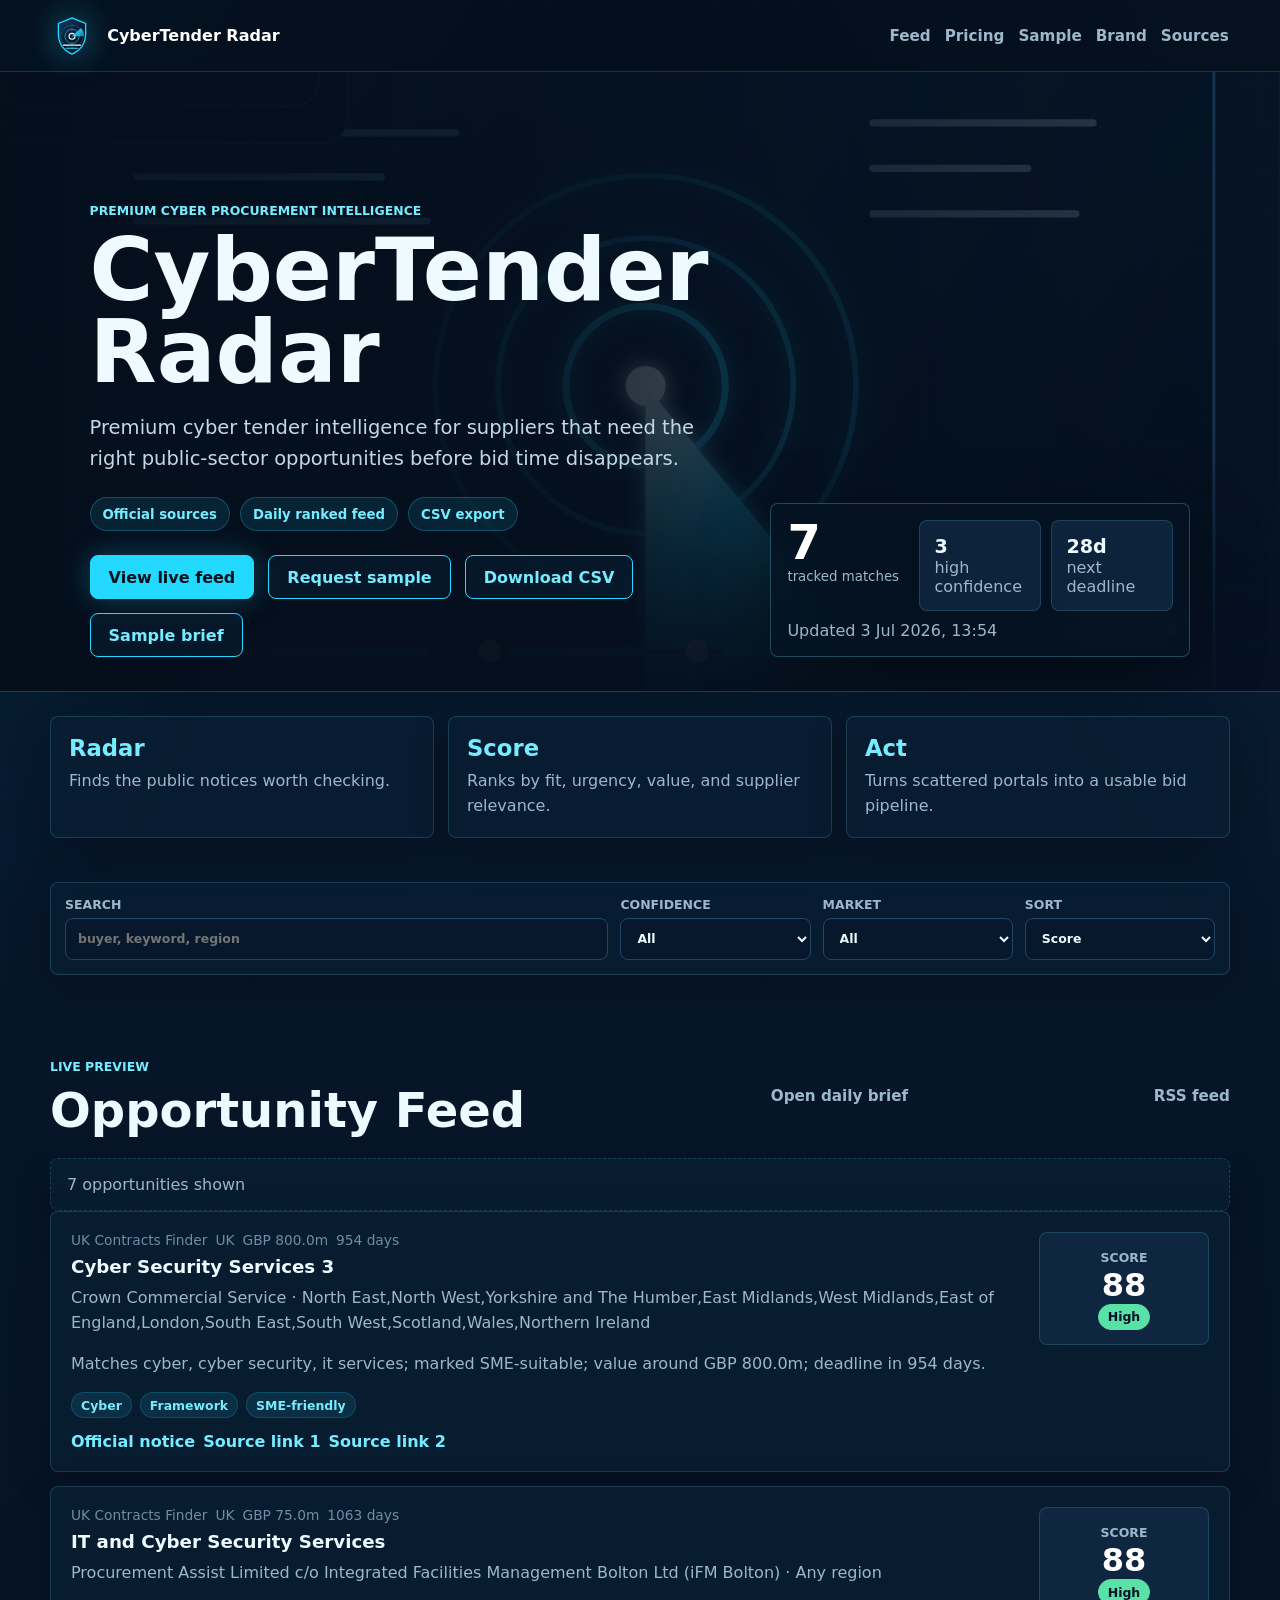
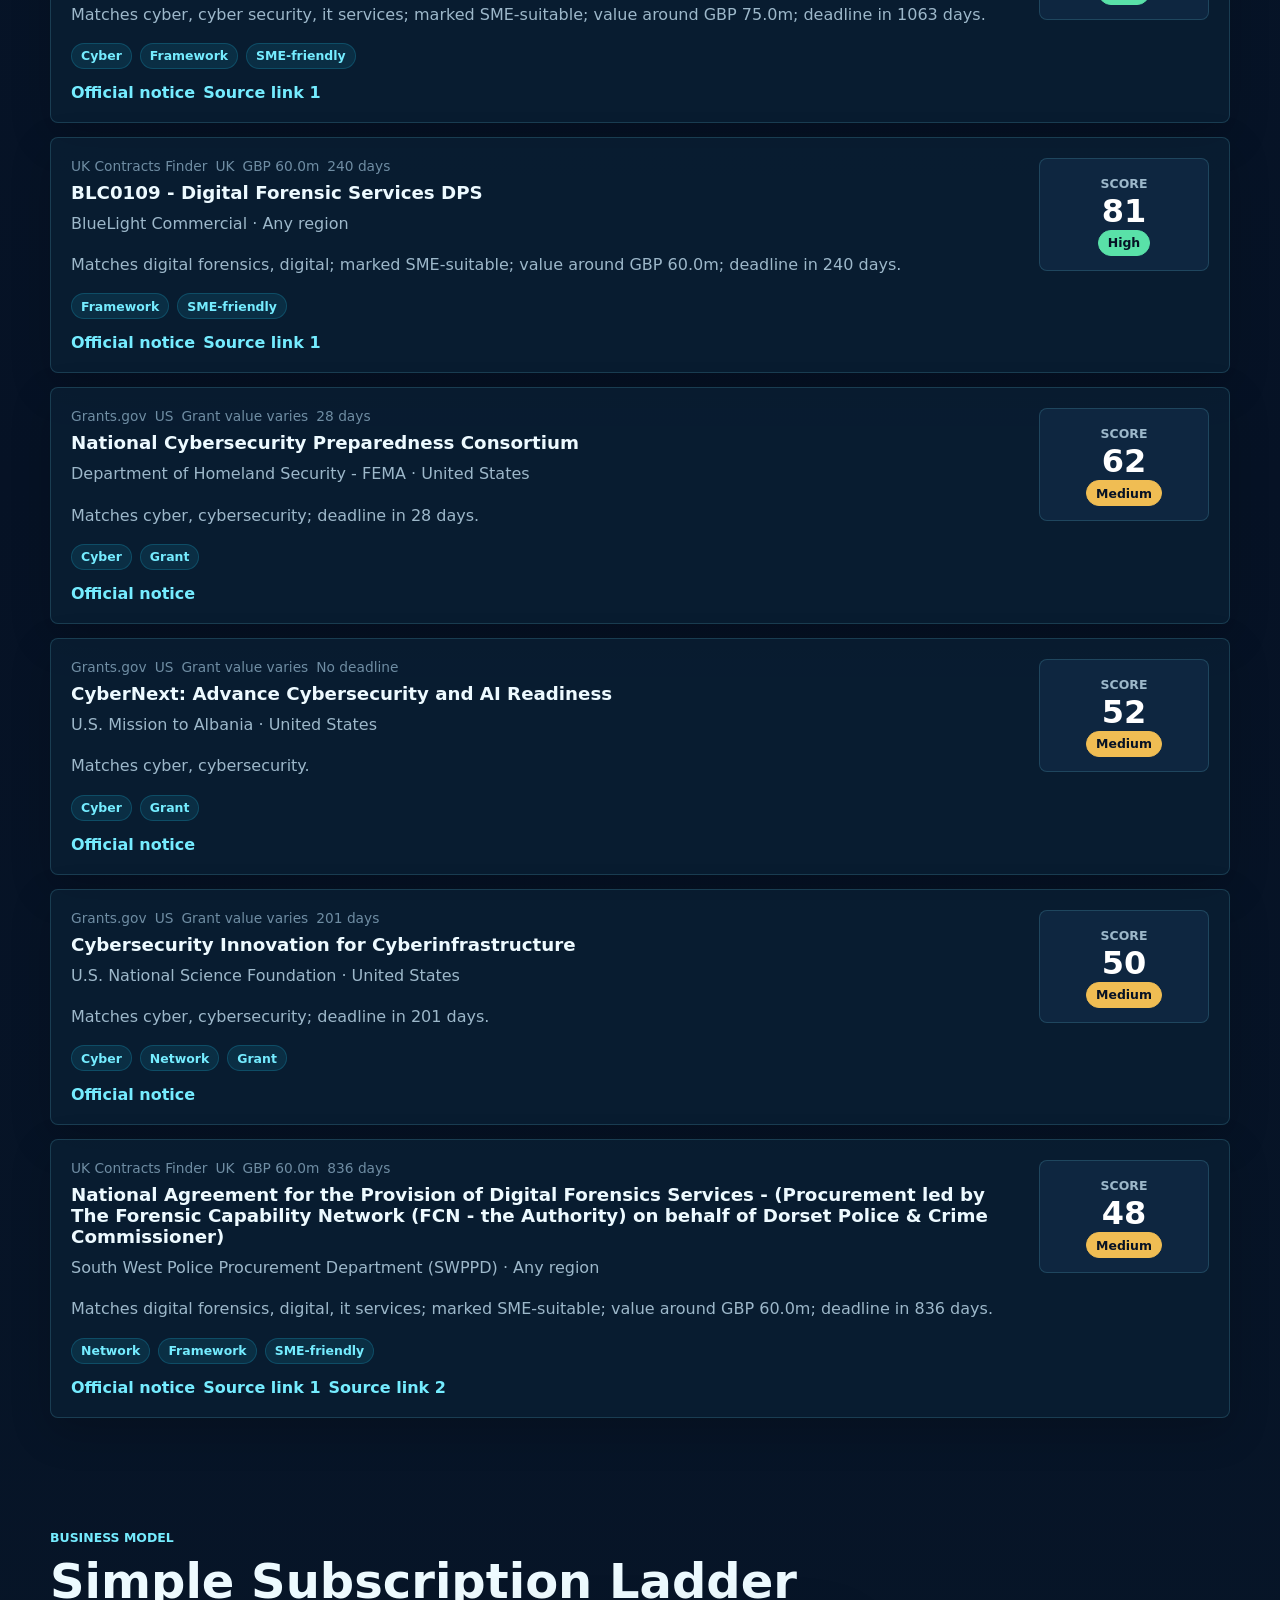
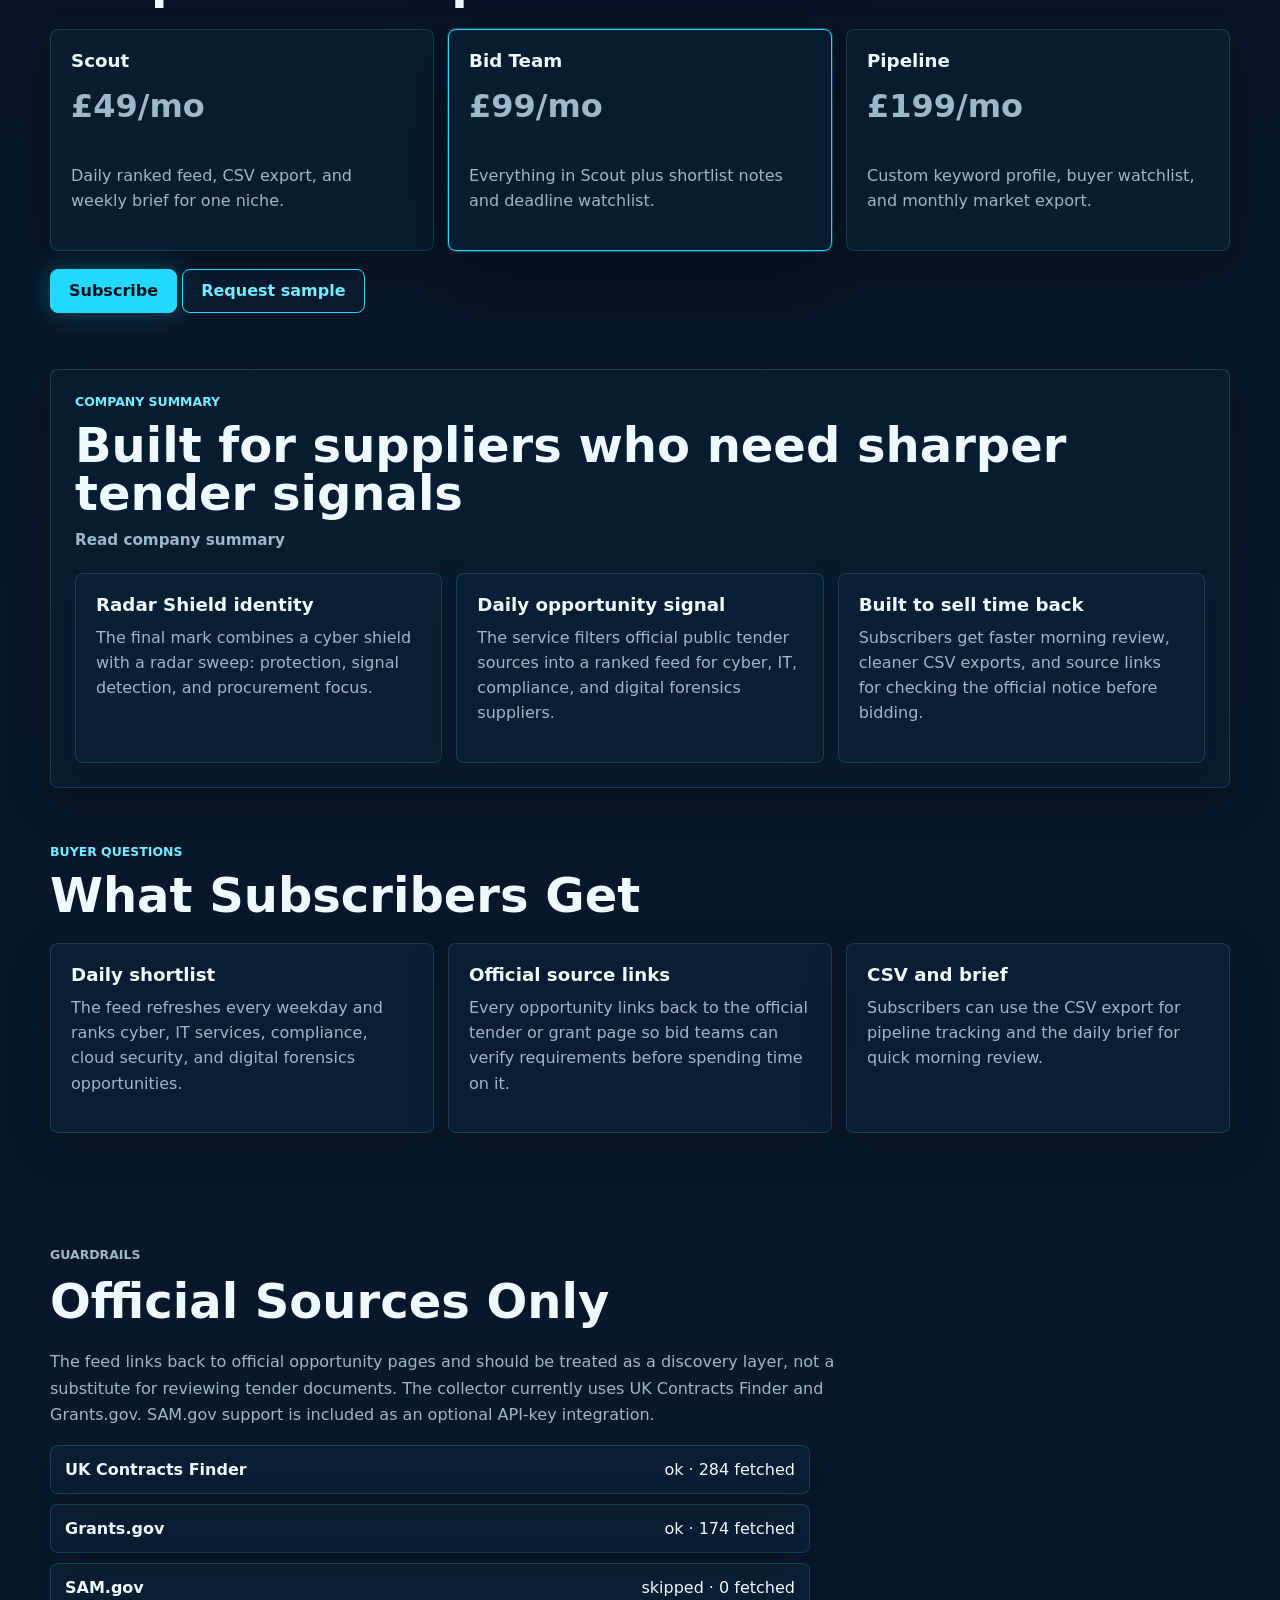
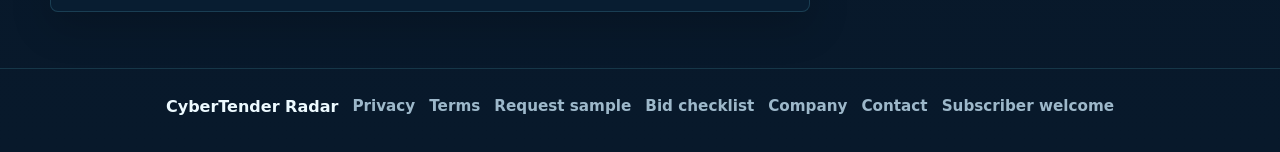
==== commit d768fb6d: "Finalize radar shield brand summary" ====
--- a/docs/index.html
+++ b/docs/index.html
@@ -165,16 +165,24 @@
       <section class="brand-section">
         <div class="section-heading">
           <div>
-            <p class="eyebrow">Brand lab</p>
-            <h2>Choose the final signal mark</h2>
-          </div>
-          <a class="text-link" href="brand.html">Compare logo concepts</a>
-        </div>
-        <div class="logo-preview-row" aria-label="Logo concept previews">
-          <img src="assets/logo-radar-shield.svg" alt="Radar shield logo concept">
-          <img src="assets/logo-ctr-monogram.svg" alt="CTR monogram logo concept">
-          <img src="assets/logo-document-signal.svg" alt="Tender document signal logo concept">
-          <img src="assets/logo-radar-rings.svg" alt="Radar rings logo concept">
+            <p class="eyebrow">Company summary</p>
+            <h2>Built for suppliers who need sharper tender signals</h2>
+          </div>
+          <a class="text-link" href="brand.html">Read company summary</a>
+        </div>
+        <div class="faq-grid" aria-label="CyberTender Radar summary">
+          <article>
+            <h3>Radar Shield identity</h3>
+            <p>The final mark combines a cyber shield with a radar sweep: protection, signal detection, and procurement focus.</p>
+          </article>
+          <article>
+            <h3>Daily opportunity signal</h3>
+            <p>The service filters official public tender sources into a ranked feed for cyber, IT, compliance, and digital forensics suppliers.</p>
+          </article>
+          <article>
+            <h3>Built to sell time back</h3>
+            <p>Subscribers get faster morning review, cleaner CSV exports, and source links for checking the official notice before bidding.</p>
+          </article>
         </div>
       </section>
 
@@ -233,7 +241,7 @@
       <a href="terms.html">Terms</a>
       <a href="trial.html">Request sample</a>
       <a href="bid-checklist.html">Bid checklist</a>
-      <a href="brand.html">Brand options</a>
+      <a href="brand.html">Company</a>
       <a href="mailto:cybertenderbusiness@gmail.com">Contact</a>
       <a href="thanks.html">Subscriber welcome</a>
     </footer>
--- a/docs/styles.css
+++ b/docs/styles.css
@@ -388,7 +388,6 @@
 .sample-item,
 .checklist-grid article,
 .checklist-panel article,
-.logo-concept,
 .brand-section {
   background: var(--panel-soft);
   border: 1px solid rgba(117, 236, 255, 0.16);
@@ -455,8 +454,7 @@
 .sample-hero,
 .sample-list,
 .checklist-grid,
-.brand-section,
-.logo-concept-grid {
+.brand-section {
   padding: 56px 0;
 }
 
@@ -488,8 +486,7 @@
 .price-card:hover,
 .faq-grid article:hover,
 .sample-item:hover,
-.checklist-grid article:hover,
-.logo-concept:hover {
+.checklist-grid article:hover {
   border-color: rgba(117, 236, 255, 0.42);
   transform: translateY(-2px);
   transition: transform 180ms ease, border-color 180ms ease;
@@ -654,60 +651,20 @@
 
 .sample-item h2,
 .checklist-grid h2,
-.checklist-panel h2,
-.logo-concept h2 {
+.checklist-panel h2 {
   margin-bottom: 10px;
   font-size: 1.85rem;
 }
 
 .sample-item p,
 .checklist-grid p,
-.checklist-panel p,
-.logo-concept p {
+.checklist-panel p {
   color: var(--muted);
   line-height: 1.6;
 }
 
 .brand-section {
   padding: 24px;
-}
-
-.logo-preview-row {
-  display: grid;
-  grid-template-columns: repeat(4, minmax(0, 1fr));
-  gap: 14px;
-}
-
-.logo-preview-row img {
-  width: 100%;
-  aspect-ratio: 1;
-  padding: 18px;
-  background: #061225;
-  border: 1px solid rgba(117, 236, 255, 0.2);
-  border-radius: 8px;
-}
-
-.logo-concept-grid {
-  display: grid;
-  grid-template-columns: repeat(2, minmax(0, 1fr));
-  gap: 16px;
-}
-
-.logo-concept {
-  display: grid;
-  grid-template-columns: 142px minmax(0, 1fr);
-  gap: 18px;
-  align-items: center;
-  padding: 20px;
-}
-
-.logo-concept img {
-  width: 142px;
-  height: 142px;
-  padding: 10px;
-  background: #061225;
-  border: 1px solid rgba(117, 236, 255, 0.2);
-  border-radius: 8px;
 }
 
 .footer {
@@ -782,13 +739,8 @@
   .toolbar,
   .pricing-grid,
   .faq-grid,
-  .checklist-grid,
-  .logo-concept-grid {
+  .checklist-grid {
     grid-template-columns: 1fr;
-  }
-
-  .logo-preview-row {
-    grid-template-columns: repeat(2, minmax(0, 1fr));
   }
 }
 
@@ -815,8 +767,7 @@
 
   .hero-panel,
   .opportunity-card,
-  .checklist-panel,
-  .logo-concept {
+  .checklist-panel {
     grid-template-columns: 1fr;
   }
 
@@ -864,12 +815,4 @@
     width: 100%;
   }
 
-  .logo-preview-row {
-    grid-template-columns: 1fr;
-  }
-
-  .logo-concept img {
-    width: 118px;
-    height: 118px;
-  }
-}
+}
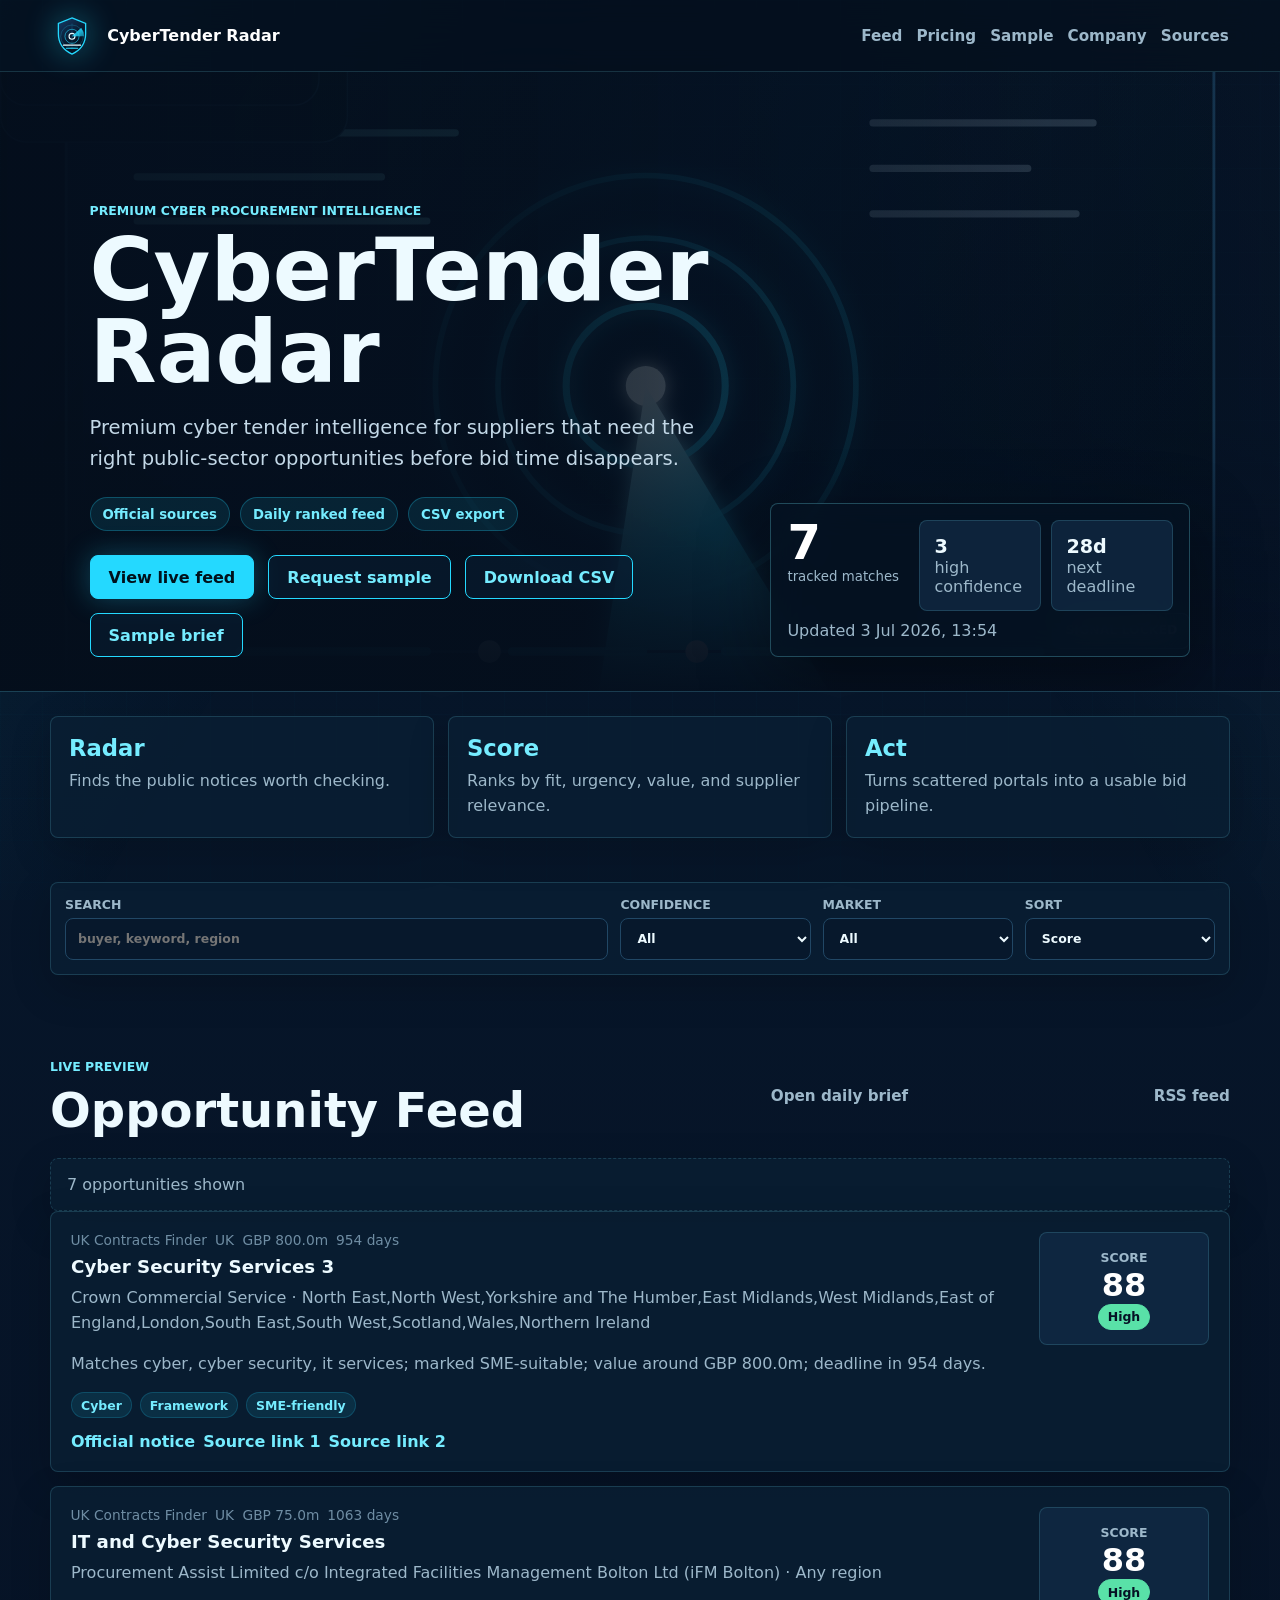
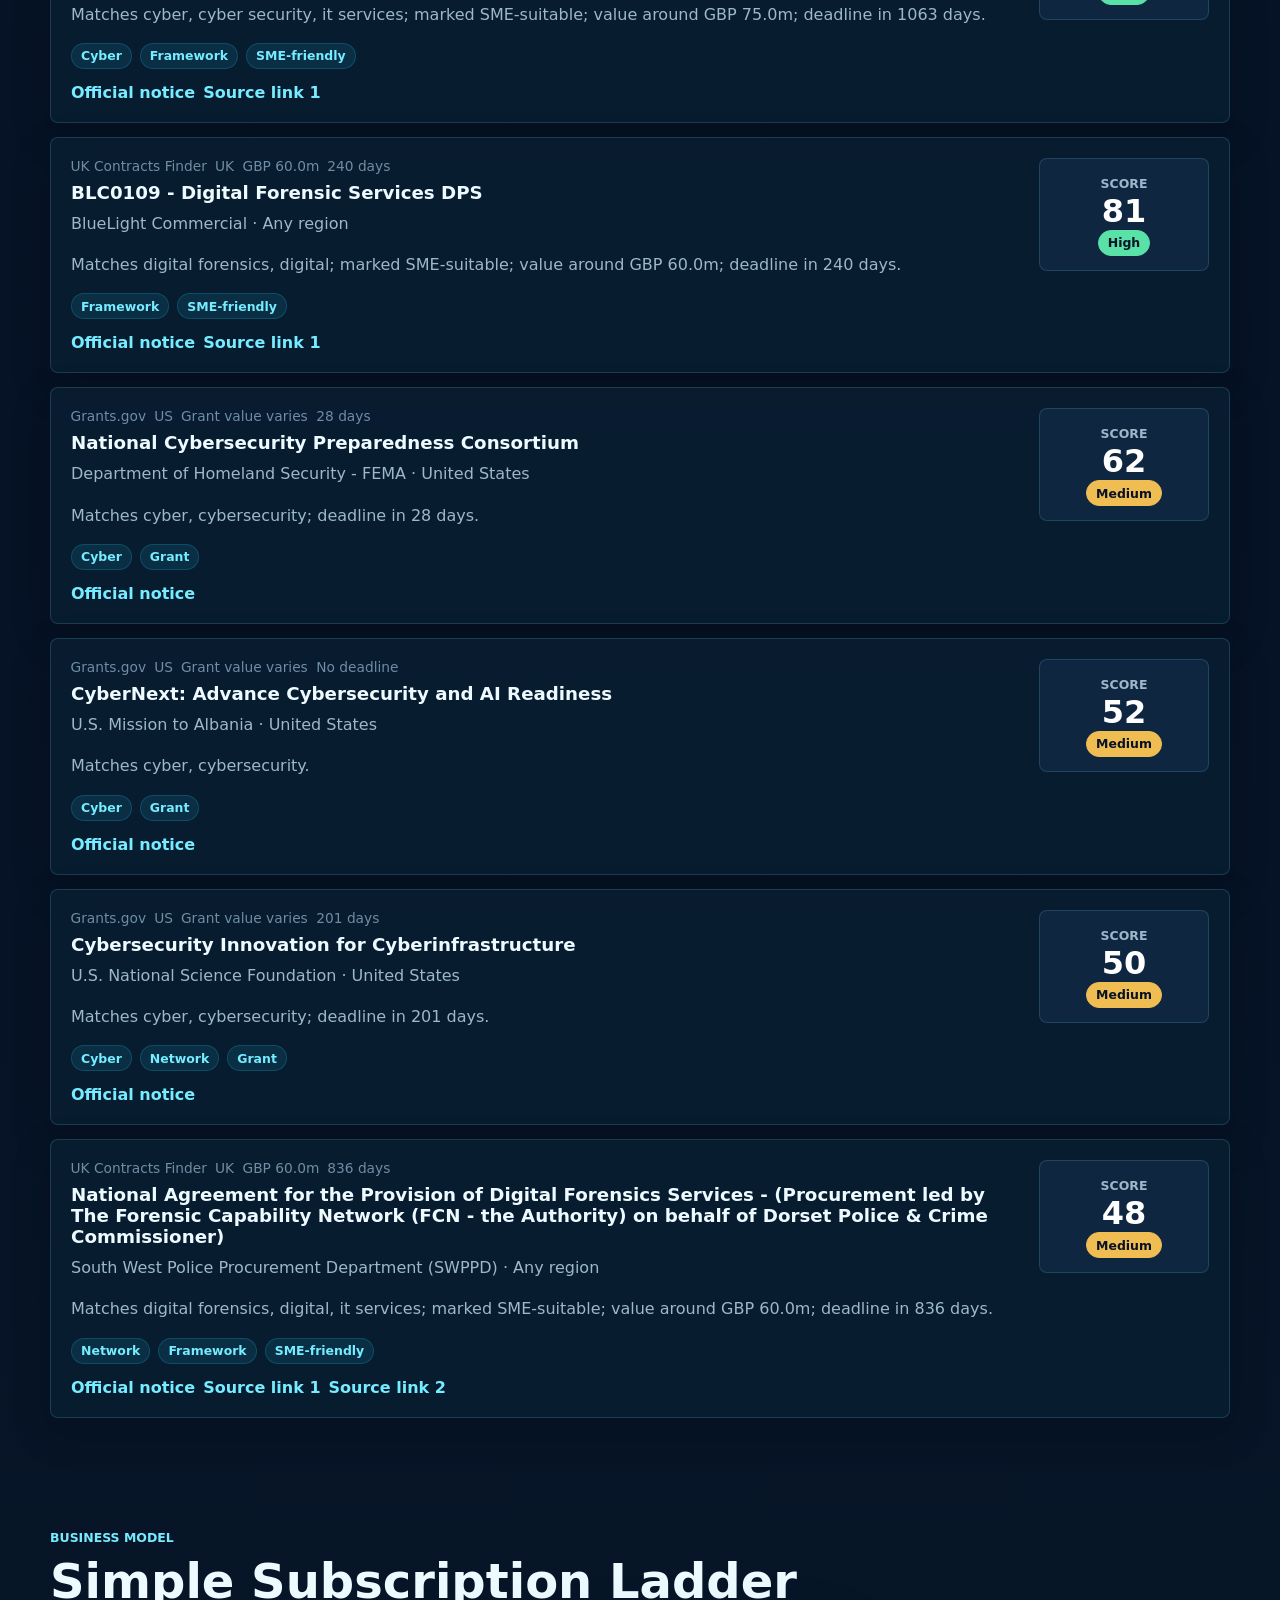
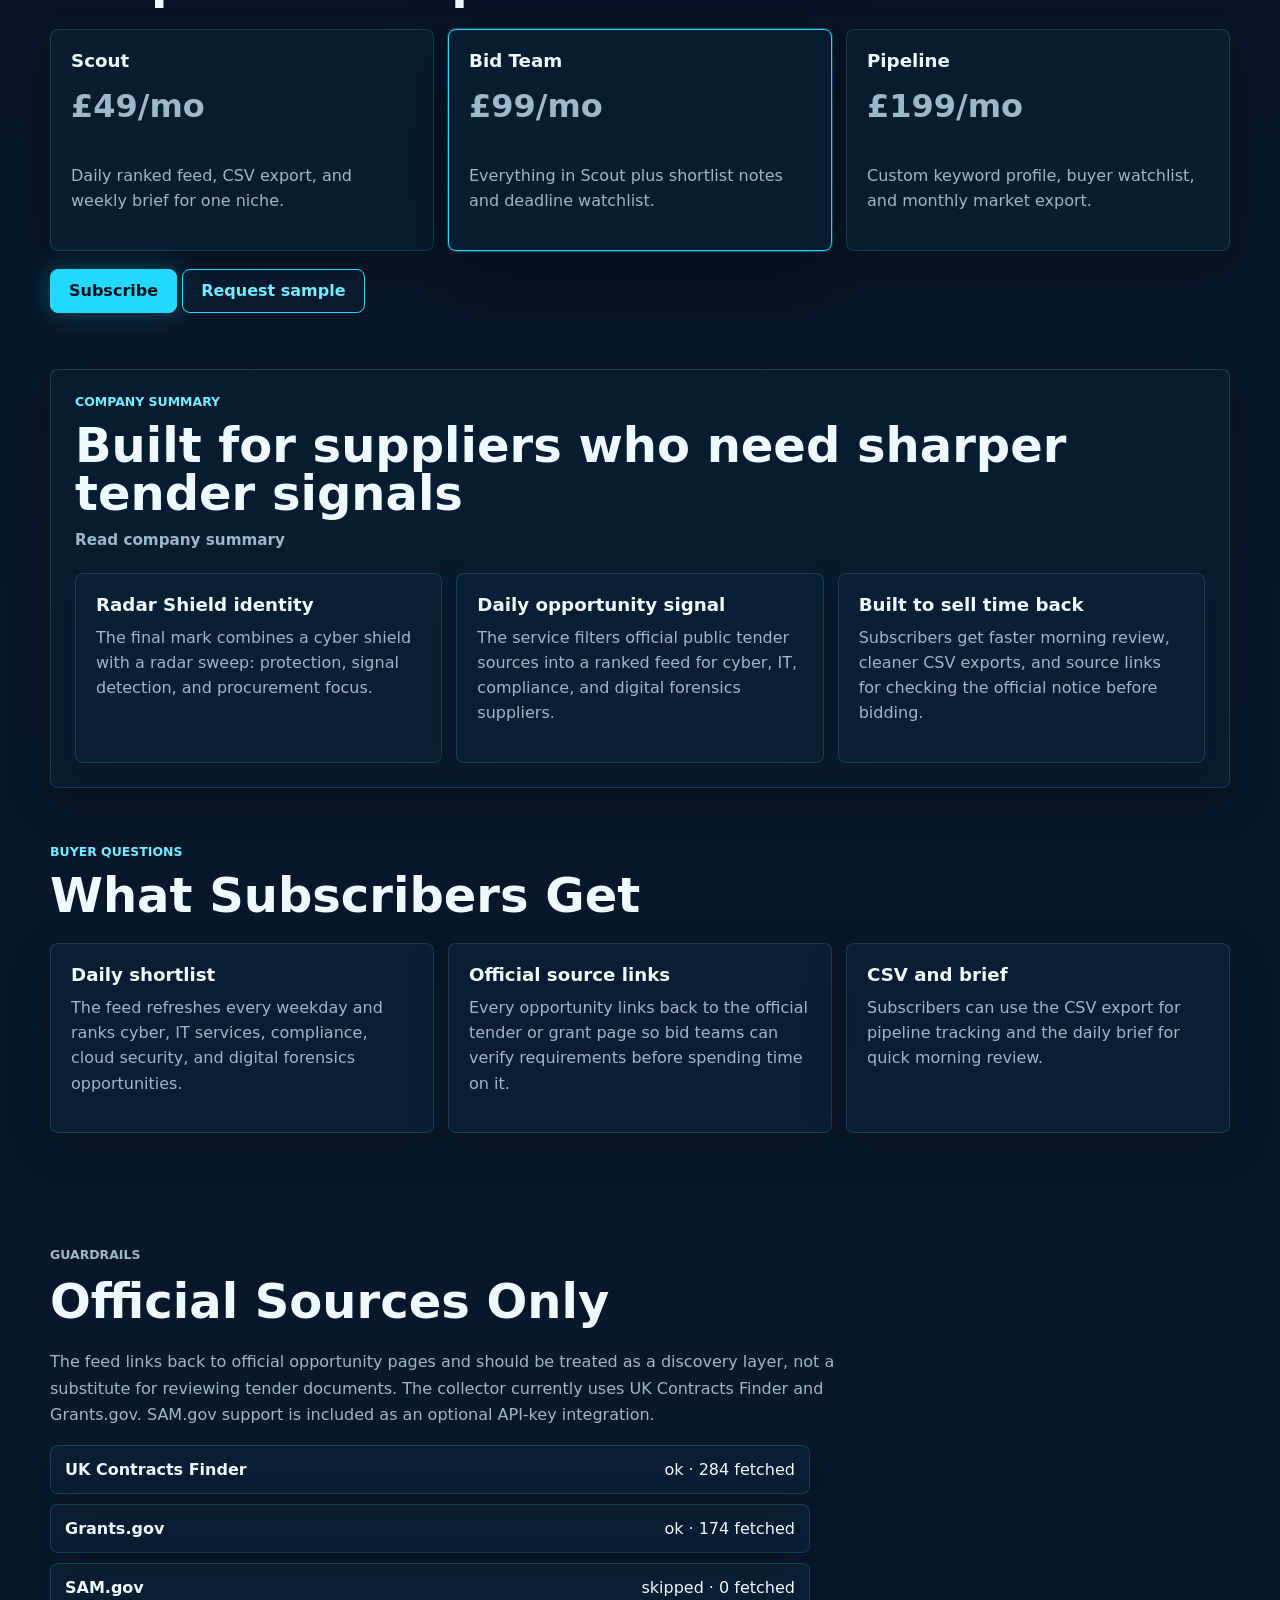
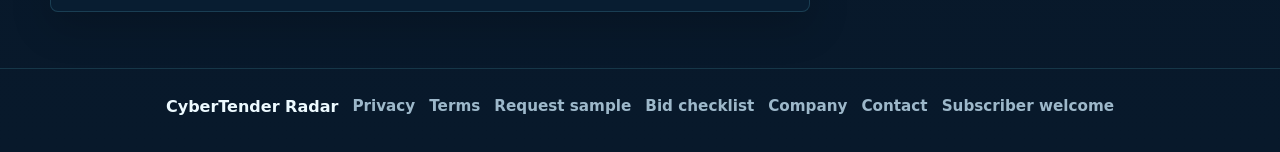
==== commit 2a0fce42: "Add brand metadata and social preview" ====
--- a/docs/index.html
+++ b/docs/index.html
@@ -8,8 +8,38 @@
       name="description"
       content="Daily ranked cybersecurity and IT services tenders for small suppliers."
     >
+    <link rel="icon" type="image/svg+xml" href="assets/logo-radar-shield.svg">
+    <link rel="manifest" href="site.webmanifest">
+    <meta name="theme-color" content="#061225">
+    <meta property="og:site_name" content="CyberTender Radar">
+    <meta property="og:type" content="website">
+    <meta property="og:title" content="CyberTender Radar">
+    <meta property="og:description" content="Premium cyber procurement intelligence for suppliers that need the right public-sector opportunities before bid time disappears.">
+    <meta property="og:url" content="https://shmghub.github.io/cybertender-radar/">
+    <meta property="og:image" content="https://shmghub.github.io/cybertender-radar/assets/social-card.svg">
+    <meta name="twitter:card" content="summary_large_image">
+    <meta name="twitter:title" content="CyberTender Radar">
+    <meta name="twitter:description" content="Premium cyber procurement intelligence for public-sector cyber and IT tender opportunities.">
+    <meta name="twitter:image" content="https://shmghub.github.io/cybertender-radar/assets/social-card.svg">
     <link rel="stylesheet" href="styles.css">
     <link rel="alternate" type="application/rss+xml" title="CyberTender Radar RSS" href="feed.xml">
+    <script type="application/ld+json">
+      {
+        "@context": "https://schema.org",
+        "@type": "SoftwareApplication",
+        "name": "CyberTender Radar",
+        "applicationCategory": "BusinessApplication",
+        "operatingSystem": "Web",
+        "description": "Premium cyber procurement intelligence for public-sector cyber and IT tender opportunities.",
+        "url": "https://shmghub.github.io/cybertender-radar/",
+        "offers": {
+          "@type": "Offer",
+          "price": "49",
+          "priceCurrency": "GBP",
+          "url": "https://cybertender.gumroad.com/l/msidq"
+        }
+      }
+    </script>
   </head>
   <body>
     <header class="topbar">
@@ -21,7 +51,7 @@
         <a href="#feed">Feed</a>
         <a href="#pricing">Pricing</a>
         <a href="trial.html">Sample</a>
-        <a href="brand.html">Brand</a>
+        <a href="brand.html">Company</a>
         <a href="#source">Sources</a>
       </nav>
     </header>
